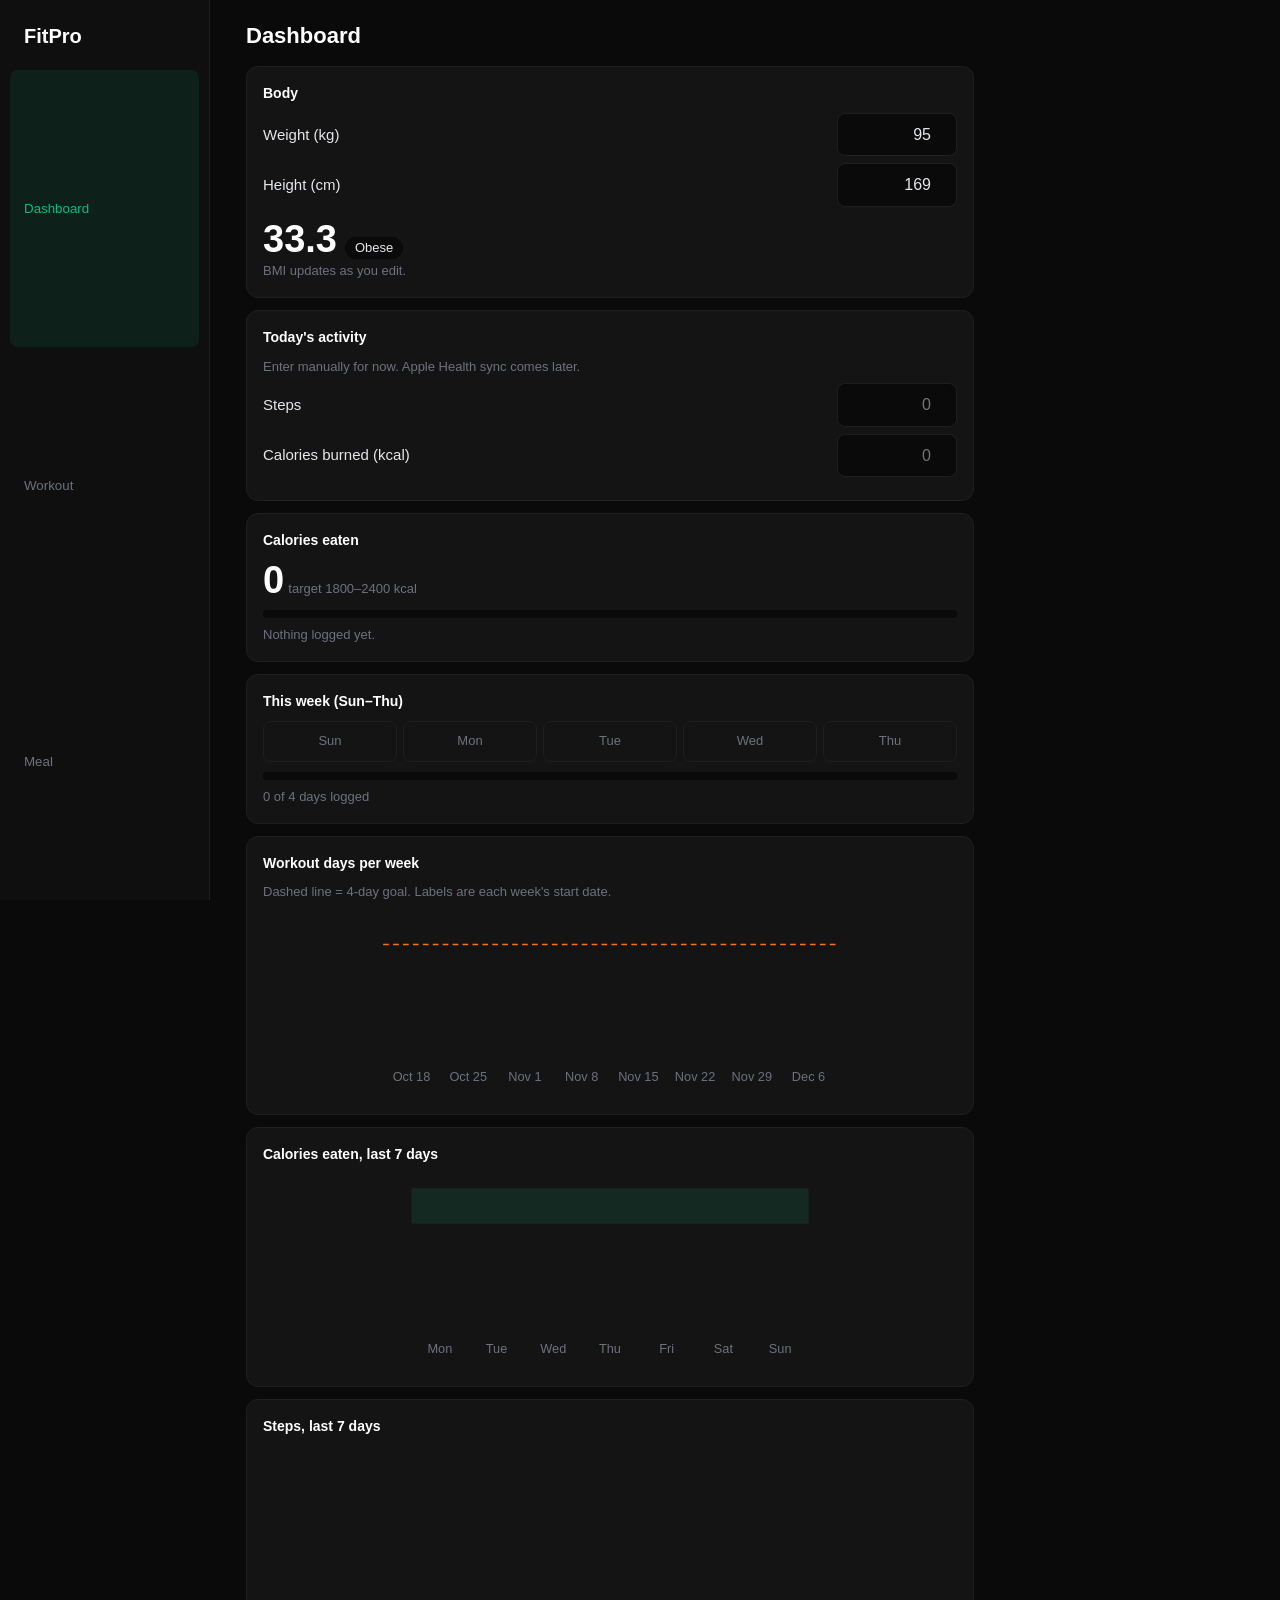
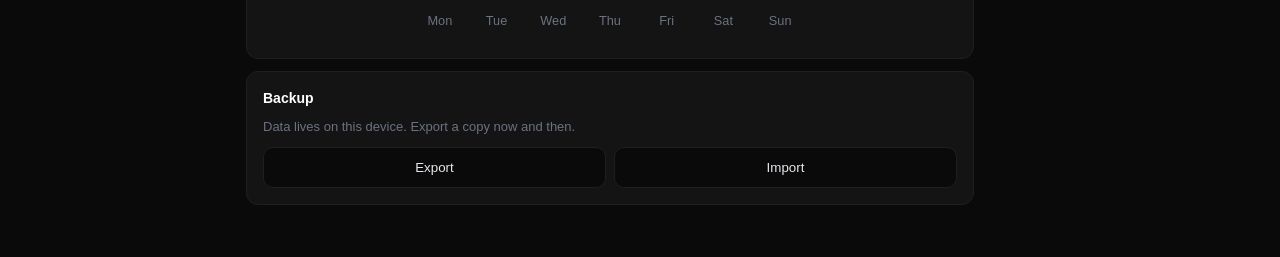
==== index.html @ 2302c308 "Add files via upload" ====
<!doctype html>
<html lang="en">
<head>
<meta charset="utf-8">
<meta name="viewport" content="width=device-width,initial-scale=1,viewport-fit=cover">
<meta name="apple-mobile-web-app-capable" content="yes">
<meta name="mobile-web-app-capable" content="yes">
<meta name="apple-mobile-web-app-title" content="FitPro">
<meta name="apple-mobile-web-app-status-bar-style" content="black-translucent">
<meta name="theme-color" content="#0a0a0a">
<title>FitPro</title>
<style>
:root{--bg:#0a0a0a;--side:#0f0f0f;--card:#141414;--line:#1f1f1f;--ink:#e5e7eb;--mute:#6b7280;--acc:#10b981;--org:#f97316;--red:#ef4444;--bar:#2b3340}
*{box-sizing:border-box;-webkit-tap-highlight-color:transparent}
body{margin:0;background:var(--bg);color:var(--ink);font:15px/1.45 -apple-system,BlinkMacSystemFont,"Inter","Segoe UI",sans-serif}
main{padding:calc(env(safe-area-inset-top) + 16px) 16px calc(90px + env(safe-area-inset-bottom));max-width:720px;margin:0 auto}
nav{position:fixed;left:0;right:0;bottom:0;display:flex;background:var(--side);border-top:1px solid var(--line);padding-bottom:env(safe-area-inset-bottom);z-index:5}
nav button{flex:1;background:none;border:0;color:var(--mute);padding:14px 4px;font:600 13px inherit;font-family:inherit}
nav .on{color:var(--acc);box-shadow:inset 0 2px 0 var(--acc)}
@media(min-width:800px){nav{top:0;right:auto;width:210px;flex-direction:column;border-top:0;border-right:1px solid var(--line);padding:70px 10px 0}nav button{text-align:left;padding:11px 14px;border-radius:8px;box-shadow:none!important}nav .on{background:rgba(16,185,129,.1)}main{margin-left:230px;padding-bottom:40px;max-width:760px}nav::before{content:"FitPro";position:absolute;top:22px;left:24px;font-weight:700;font-size:20px;color:#fff}}
h2{font-size:22px;margin:4px 0 14px;color:#fff}h3{font-size:14px;margin:0 0 10px;color:#fff}
.sm{color:var(--mute);font-size:13px}
.card{background:var(--card);border:1px solid var(--line);border-radius:12px;padding:16px;margin-bottom:12px}
.grid{display:grid;grid-template-columns:repeat(auto-fit,minmax(150px,1fr));gap:10px}
.tile{background:var(--card);border:1px solid var(--line);border-radius:12px;padding:16px;text-align:left;color:var(--ink);font:inherit;cursor:pointer}
.tile b{display:block;font-size:17px;color:#fff}.tile.done{border-color:var(--acc)}
.item{display:flex;justify-content:space-between;align-items:center;width:100%;background:var(--card);border:1px solid var(--line);border-radius:12px;padding:14px 16px;margin-bottom:8px;color:var(--ink);font:inherit;text-align:left;cursor:pointer}
input,textarea{font:inherit;font-size:16px;color:var(--ink);background:var(--bg);border:1px solid var(--line);border-radius:8px;padding:9px 10px;width:100%;min-width:0}
input:focus,textarea:focus{outline:2px solid var(--acc);border-color:transparent}
label{display:flex;justify-content:space-between;align-items:center;gap:10px;margin:7px 0}label input{width:120px;text-align:right}
.big{font-size:38px;font-weight:700;line-height:1.1;color:#fff}
.pill{display:inline-block;padding:2px 10px;border-radius:99px;background:var(--bg);font-size:13px;margin-left:8px}
.prog{height:8px;background:var(--bg);border-radius:9px;overflow:hidden;margin:8px 0}.prog i{display:block;height:100%}
.chart{width:100%;height:auto;max-height:190px}.chart text{fill:var(--mute);font-size:9px}
.set{display:grid;grid-template-columns:24px 1fr 1fr 34px;gap:8px;align-items:center;margin:7px 0}.set.h{font-size:12px;color:var(--mute)}
.btn{cursor:pointer;border:0;border-radius:10px;padding:12px 16px;font:600 15px inherit;font-family:inherit;background:var(--acc);color:#fff}
.btn.alt{background:var(--bg);color:var(--ink);border:1px solid var(--line)}
.row{display:flex;gap:8px;margin-top:10px}.row .btn{flex:1}
.x{background:none;border:0;color:var(--mute);font-size:18px;cursor:pointer;padding:6px}
.link{background:none;border:0;color:var(--mute);font:inherit;padding:0 0 10px;cursor:pointer}
.ref{background:var(--bg);border-radius:8px;padding:9px 11px;margin-bottom:10px;font-size:13px}
.li{display:flex;justify-content:space-between;gap:8px;padding:9px 0;border-top:1px solid var(--line)}.li:first-of-type{border:0}
.days{display:flex;gap:6px;margin:6px 0 10px}.days div{flex:1;text-align:center;padding:10px 0;border-radius:8px;border:1px solid var(--line);color:var(--mute);font-size:13px}.days .d{border-color:var(--acc);background:rgba(16,185,129,.15);color:var(--acc)}
</style>
</head>
<body>
<div id="app"></div>
<input type="file" id="imp" accept="application/json" hidden>
<script>
/* ---------- data ---------- */
const KEY='fitpro.v1', LO=1800, HI=2400, GOAL=4;
const LIB={
 Chest:['Dumbbell Chest Press','Barbell Bench Press','Chest Press Machine','Cable Flyes','Incline Dumbbell Press','Incline Chest Press','Machine Flyes','Iso Lateral Decline Press'],
 Back:['Lat Pulldown','Seated Cable Row','Face Pulls','Iso Lateral Front Lat Pulldown','Straight Arm Pulldown'],
 Shoulder:['Overhead Dumbbell Press','Dumbbell Lateral Raises','EZ Bar Front Raises','Rear Delt Machine','Front Cable Raises','Overhead Barbell Press'],
 Bicep:['Bicep Curl Machine','Dumbbell Hammer Curl','Seated Incline Dumbbell Curl'],
 Tricep:['Tricep Pushdown','Tricep Cable Extension','Unilateral Pulldown'],
 Legs:['Goblet Squat','Smith Machine Squat','Romanian Dumbbell Deadlift','Leg Extensions','Lunges','Bulgarian Split Squat','Lying Leg Curl','Calf Raises','Hip Adductors'],
 Core:['Plank','Cable Crunch','Hanging Leg Raise']
};
const DEF={weight:95,height:169,logs:[],meals:[],health:{},custom:{}};
let S; try{S={...DEF,...JSON.parse(localStorage.getItem(KEY))}}catch{S={...DEF}}
const save=()=>{try{localStorage.setItem(KEY,JSON.stringify(S))}catch{alert('Storage is full or blocked – export a backup.')}};

/* ---------- helpers ---------- */
const $=s=>document.querySelector(s);
const esc=s=>String(s).replace(/[&<>"]/g,c=>({'&':'&amp;','<':'&lt;','>':'&gt;','"':'&quot;'}[c]));
const iso=d=>new Date(d.getTime()-d.getTimezoneOffset()*6e4).toISOString().slice(0,10);
const ld=s=>new Date(s+'T00:00:00'), today=()=>iso(new Date());
const addDays=(s,n)=>{const d=ld(s);d.setDate(d.getDate()+n);return iso(d)};
const wkStart=s=>addDays(s,-ld(s).getDay()); // weeks start Sunday
const fmt=s=>ld(s).toLocaleDateString(undefined,{day:'numeric',month:'short'});
const kcalOn=d=>S.meals.filter(m=>m.date===d).reduce((a,m)=>a+m.kcal,0);
const bmi=()=>S.weight/Math.pow(S.height/100,2);
const bmiCat=b=>b<18.5?'Underweight':b<25?'Healthy':b<30?'Overweight':'Obese';
const exList=m=>[...LIB[m],...(S.custom[m]||[])];
const sets2=a=>a.map(s=>`${s.reps}×${s.weight}kg`).join(' · ');
function prev(ex){return S.logs.filter(l=>l.ex===ex&&l.date<today()).sort((a,b)=>b.date.localeCompare(a.date)||b.id-a.id)[0]||null}
const Ref=p=>p?`Last session (${fmt(p.date)}): ${sets2(p.sets)}${p.note?'<br>Note: '+esc(p.note):''}`:'No earlier session for this exercise yet.';

/* ---------- state ---------- */
let tab='dash', muscle=null, ex=null, draft=null;
const newDraft=()=>draft={sets:[{reps:'',weight:''},{reps:'',weight:''},{reps:'',weight:''}],note:''};

/* ---------- components ---------- */
function Bars(v,l,o={}){
  const f=o.f||(x=>x), m=Math.max(...v,o.band?o.band[1]:0,o.min||1), n=v.length, y=x=>110-x/m*100;
  const band=o.band?`<rect x="0" width="${n*40}" y="${y(o.band[1])}" height="${y(o.band[0])-y(o.band[1])}" fill="rgba(16,185,129,.12)"/>`:'';
  const goal=o.goal?`<line x1="0" x2="${n*40}" y1="${y(o.goal)}" y2="${y(o.goal)}" stroke="var(--org)" stroke-dasharray="4 3"/>`:'';
  const bars=v.map((x,i)=>{const h=x/m*100,bx=i*40+8;return `<rect x="${bx}" y="${110-h}" width="24" height="${h}" rx="3" fill="${i===n-1?'var(--acc)':'var(--bar)'}"/><text x="${bx+12}" y="${106-h}" text-anchor="middle">${x?f(x):''}</text><text x="${bx+12}" y="126" text-anchor="middle">${l[i]}</text>`}).join('');
  return `<svg class="chart" viewBox="0 0 ${n*40} 134" role="img">${band}${goal}${bars}</svg>`;
}
const SetRow=(s,i,p)=>{const q=p&&p.sets[i];return `<div class="set"><span class="sm">${i+1}</span>
 <input type="number" inputmode="decimal" min="0" step="0.5" data-f="weight" data-i="${i}" value="${esc(s.weight)}" placeholder="${q?q.weight:'kg'}" aria-label="Weight set ${i+1}">
 <input type="number" inputmode="numeric" min="0" data-f="reps" data-i="${i}" value="${esc(s.reps)}" placeholder="${q?q.reps:'reps'}" aria-label="Reps set ${i+1}">
 <button class="x" data-a="delset" data-i="${i}" aria-label="Remove set">✕</button></div>`};
const Log=l=>`<div class="li"><div><b>${esc(l.ex)}</b><div class="sm">${fmt(l.date)} · ${sets2(l.sets)}</div></div><button class="x" data-a="dellog" data-id="${l.id}" aria-label="Delete">✕</button></div>`;

/* ---------- views ---------- */
function Dash(){
  const t=today(), b=bmi(), kc=kcalOn(t), h=S.health[t]||{}, ws=wkStart(t);
  const dset=new Set(S.logs.map(l=>l.date)), in7=[...Array(7)].map((_,i)=>addDays(t,i-6));
  const weeks=[...Array(8)].map((_,i)=>addDays(ws,(i-7)*7));
  const cnt=weeks.map(w=>[...Array(7)].filter((_,d)=>dset.has(addDays(w,d))).length);
  const dn=d=>ld(d).toLocaleDateString(undefined,{weekday:'short'});
  const col=kc>=LO&&kc<=HI?'var(--acc)':kc>0?'var(--org)':'var(--bar)';
  const k=x=>x>=1000?(x/1000).toFixed(1)+'k':x;
  return `<h2>Dashboard</h2>
  <div class="card"><h3>Body</h3>
   <label>Weight (kg)<input type="number" inputmode="decimal" step="0.1" data-f="bw" value="${S.weight}"></label>
   <label>Height (cm)<input type="number" inputmode="numeric" data-f="bh" value="${S.height}"></label>
   <p style="margin:12px 0 0"><span class="big" id="bmi">${b.toFixed(1)}</span><span class="pill" id="bmic">${bmiCat(b)}</span></p><p class="sm" style="margin:2px 0 0">BMI updates as you edit.</p></div>
  <div class="card"><h3>Today's activity</h3><p class="sm" style="margin:0 0 4px">Enter manually for now. Apple Health sync comes later.</p>
   <label>Steps<input type="number" inputmode="numeric" data-f="steps" value="${h.steps||''}" placeholder="0"></label>
   <label>Calories burned (kcal)<input type="number" inputmode="numeric" data-f="burn" value="${h.burn||''}" placeholder="0"></label></div>
  <div class="card"><h3>Calories eaten</h3><span class="big">${kc}</span> <span class="sm">target ${LO}–${HI} kcal</span>
   <div class="prog"><i style="width:${Math.min(100,kc/HI*100)}%;background:${col}"></i></div>
   <p class="sm" style="margin:0">${kc===0?'Nothing logged yet.':kc<LO?'Below target range.':kc<=HI?'Within target range.':'Above target range.'}</p></div>
  <div class="card"><h3>This week (Sun–Thu)</h3><div class="days">${['Sun','Mon','Tue','Wed','Thu'].map((n,i)=>`<div class="${dset.has(addDays(ws,i))?'d':''}">${n}</div>`).join('')}</div>
   <div class="prog"><i style="width:${Math.min(100,cnt[7]/GOAL*100)}%;background:var(--acc)"></i></div><p class="sm" style="margin:0">${cnt[7]} of ${GOAL} days logged</p></div>
  <div class="card"><h3>Workout days per week</h3><p class="sm" style="margin:0">Dashed line = ${GOAL}-day goal. Labels are each week's start date.</p>${Bars(cnt,weeks.map(fmt),{goal:GOAL,min:5})}</div>
  <div class="card"><h3>Calories eaten, last 7 days</h3>${Bars(in7.map(kcalOn),in7.map(dn),{band:[LO,HI],f:k})}</div>
  <div class="card"><h3>Steps, last 7 days</h3>${Bars(in7.map(d=>(S.health[d]||{}).steps||0),in7.map(dn),{f:k,min:10000})}</div>
  <div class="card"><h3>Backup</h3><p class="sm" style="margin:0">Data lives on this device. Export a copy now and then.</p><div class="row"><button class="btn alt" data-a="export">Export</button><button class="btn alt" data-a="import">Import</button></div></div>`;
}
function Work(){
  const t=today();
  if(!muscle) return `<h2>Workout</h2><div class="grid">${Object.keys(LIB).map(m=>`<button class="tile ${S.logs.some(l=>l.muscle===m&&l.date===t)?'done':''}" data-a="muscle" data-m="${m}"><b>${m}</b><span class="sm">${exList(m).length} exercises${S.logs.some(l=>l.muscle===m&&l.date===t)?' · done today':''}</span></button>`).join('')}</div>`;
  if(!ex) return `<button class="link" data-a="back">‹ All muscle groups</button><h2>${muscle}</h2>
   ${exList(muscle).map(e=>`<button class="item" data-a="ex" data-e="${esc(e)}"><span>${esc(e)}</span><span class="sm">${(()=>{const p=prev(e);return p?'last '+fmt(p.date):''})()} ›</span></button>`).join('')}
   <div class="row"><input id="newex" placeholder="Add your own exercise" aria-label="New exercise name"><button class="btn alt" style="flex:0 0 auto" data-a="addex">Add</button></div>`;
  const p=prev(ex), done=S.logs.filter(l=>l.ex===ex&&l.date===t);
  return `<button class="link" data-a="back">‹ ${muscle}</button><h2>${esc(ex)}</h2>
  <div class="card"><div class="ref" id="ref">${Ref(p)}</div>${p?'<button class="btn alt" style="width:100%;margin-bottom:8px" data-a="copy">Copy last session</button>':''}
   <div class="set h"><span>#</span><span>Weight (kg)</span><span>Reps</span><span></span></div>
   <div>${draft.sets.map((s,i)=>SetRow(s,i,p)).join('')}</div>
   <textarea id="note" rows="2" data-f="note" placeholder="Notes (form cues, how it felt)">${esc(draft.note)}</textarea>
   <div class="row"><button class="btn alt" data-a="addset">Add set</button><button class="btn" data-a="save">Save</button></div></div>
  <div class="card"><h3>Logged today</h3>${done.length?done.map(Log).join(''):'<p class="sm" style="margin:0">Nothing saved for this exercise today.</p>'}</div>`;
}
function Meal(){
  const t=today(), list=S.meals.filter(m=>m.date===t);
  return `<h2>Meals</h2><div class="card"><h3>Add food</h3><div class="row" style="margin:0"><input id="mn" placeholder="Food" aria-label="Food"><input id="mk" type="number" inputmode="numeric" min="0" placeholder="kcal" style="max-width:100px" aria-label="Calories"><button class="btn" style="flex:0 0 auto" data-a="addmeal">Add</button></div></div>
  <div class="card"><h3>Today · ${kcalOn(t)} kcal</h3>${list.length?list.map(m=>`<div class="li"><span>${esc(m.name)} <span class="sm">${m.kcal} kcal</span></span><button class="x" data-a="delmeal" data-id="${m.id}" aria-label="Delete">✕</button></div>`).join(''):'<p class="sm" style="margin:0">No meals logged today.</p>'}</div>`;
}
function render(){
  const T=[['dash','Dashboard'],['work','Workout'],['meal','Meal']];
  $('#app').innerHTML=`<nav>${T.map(([k,n])=>`<button class="${tab===k?'on':''}" data-a="tab" data-t="${k}">${n}</button>`).join('')}</nav><main>${tab==='dash'?Dash():tab==='work'?Work():Meal()}</main>`;
}

/* ---------- events ---------- */
document.addEventListener('input',e=>{
  const t=e.target,f=t.dataset.f; if(!f)return;
  if(f==='reps'||f==='weight')draft.sets[+t.dataset.i][f]=t.value;
  else if(f==='note')draft.note=t.value;
  else if(f==='steps'||f==='burn'){const d=today();S.health[d]={...S.health[d],[f]:+t.value||0};save()}
  else{const v=parseFloat(t.value);if(!(v>0))return;if(f==='bw')S.weight=v;else S.height=v;save();$('#bmi').textContent=bmi().toFixed(1);$('#bmic').textContent=bmiCat(bmi())}
});
document.addEventListener('click',e=>{
  const b=e.target.closest('[data-a]'); if(!b)return; const d=b.dataset,a=d.a;
  if(a==='tab'){tab=d.t;muscle=ex=null}
  else if(a==='muscle')muscle=d.m;
  else if(a==='back'){if(ex)ex=null;else muscle=null}
  else if(a==='ex'){ex=d.e;newDraft()}
  else if(a==='addex'){const n=$('#newex').value.trim();if(!n)return;(S.custom[muscle]=S.custom[muscle]||[]).push(n);save()}
  else if(a==='copy')draft.sets=prev(ex).sets.map(s=>({reps:s.reps,weight:s.weight}));
  else if(a==='addset')draft.sets.push({reps:'',weight:''});
  else if(a==='delset'){draft.sets.splice(+d.i,1);if(!draft.sets.length)draft.sets.push({reps:'',weight:''})}
  else if(a==='save'){
    const sets=draft.sets.filter(s=>+s.reps>0).map(s=>({reps:+s.reps,weight:+s.weight||0}));
    if(!sets.length){alert('Enter reps for at least one set.');return}
    S.logs.push({id:Date.now(),date:today(),muscle,ex,sets,note:draft.note.trim()});save();newDraft();
  }
  else if(a==='dellog'){S.logs=S.logs.filter(l=>l.id!==+d.id);save()}
  else if(a==='addmeal'){const n=$('#mn').value.trim(),k=$('#mk').value;if(!n||k===''){alert('Enter a food name and calories.');return}S.meals.push({id:Date.now(),date:today(),name:n,kcal:+k});save()}
  else if(a==='delmeal'){S.meals=S.meals.filter(m=>m.id!==+d.id);save()}
  else if(a==='export'){const l=document.createElement('a');l.href=URL.createObjectURL(new Blob([JSON.stringify(S)],{type:'application/json'}));l.download='fitpro-backup-'+today()+'.json';l.click();return}
  else if(a==='import'){$('#imp').click();return}
  render();
});
$('#imp').addEventListener('change',async e=>{
  try{const j=JSON.parse(await e.target.files[0].text());if(!Array.isArray(j.logs))throw 0;if(confirm('Replace current data with this backup?')){S={...DEF,...j};save();render()}}
  catch{alert('That file is not a valid FitPro backup.')}
  e.target.value='';
});

/* ---------- install helpers ---------- */
(()=>{const c=document.createElement('canvas');c.width=c.height=180;const x=c.getContext('2d');x.fillStyle='#0a0a0a';x.fillRect(0,0,180,180);x.fillStyle='#10b981';x.font='bold 110px sans-serif';x.textAlign='center';x.textBaseline='middle';x.fillText('F',90,98);const l=document.createElement('link');l.rel='apple-touch-icon';l.href=c.toDataURL();document.head.appendChild(l)})();
if('serviceWorker' in navigator)navigator.serviceWorker.register('sw.js').catch(()=>{});
render();
</script>
</body>
</html>
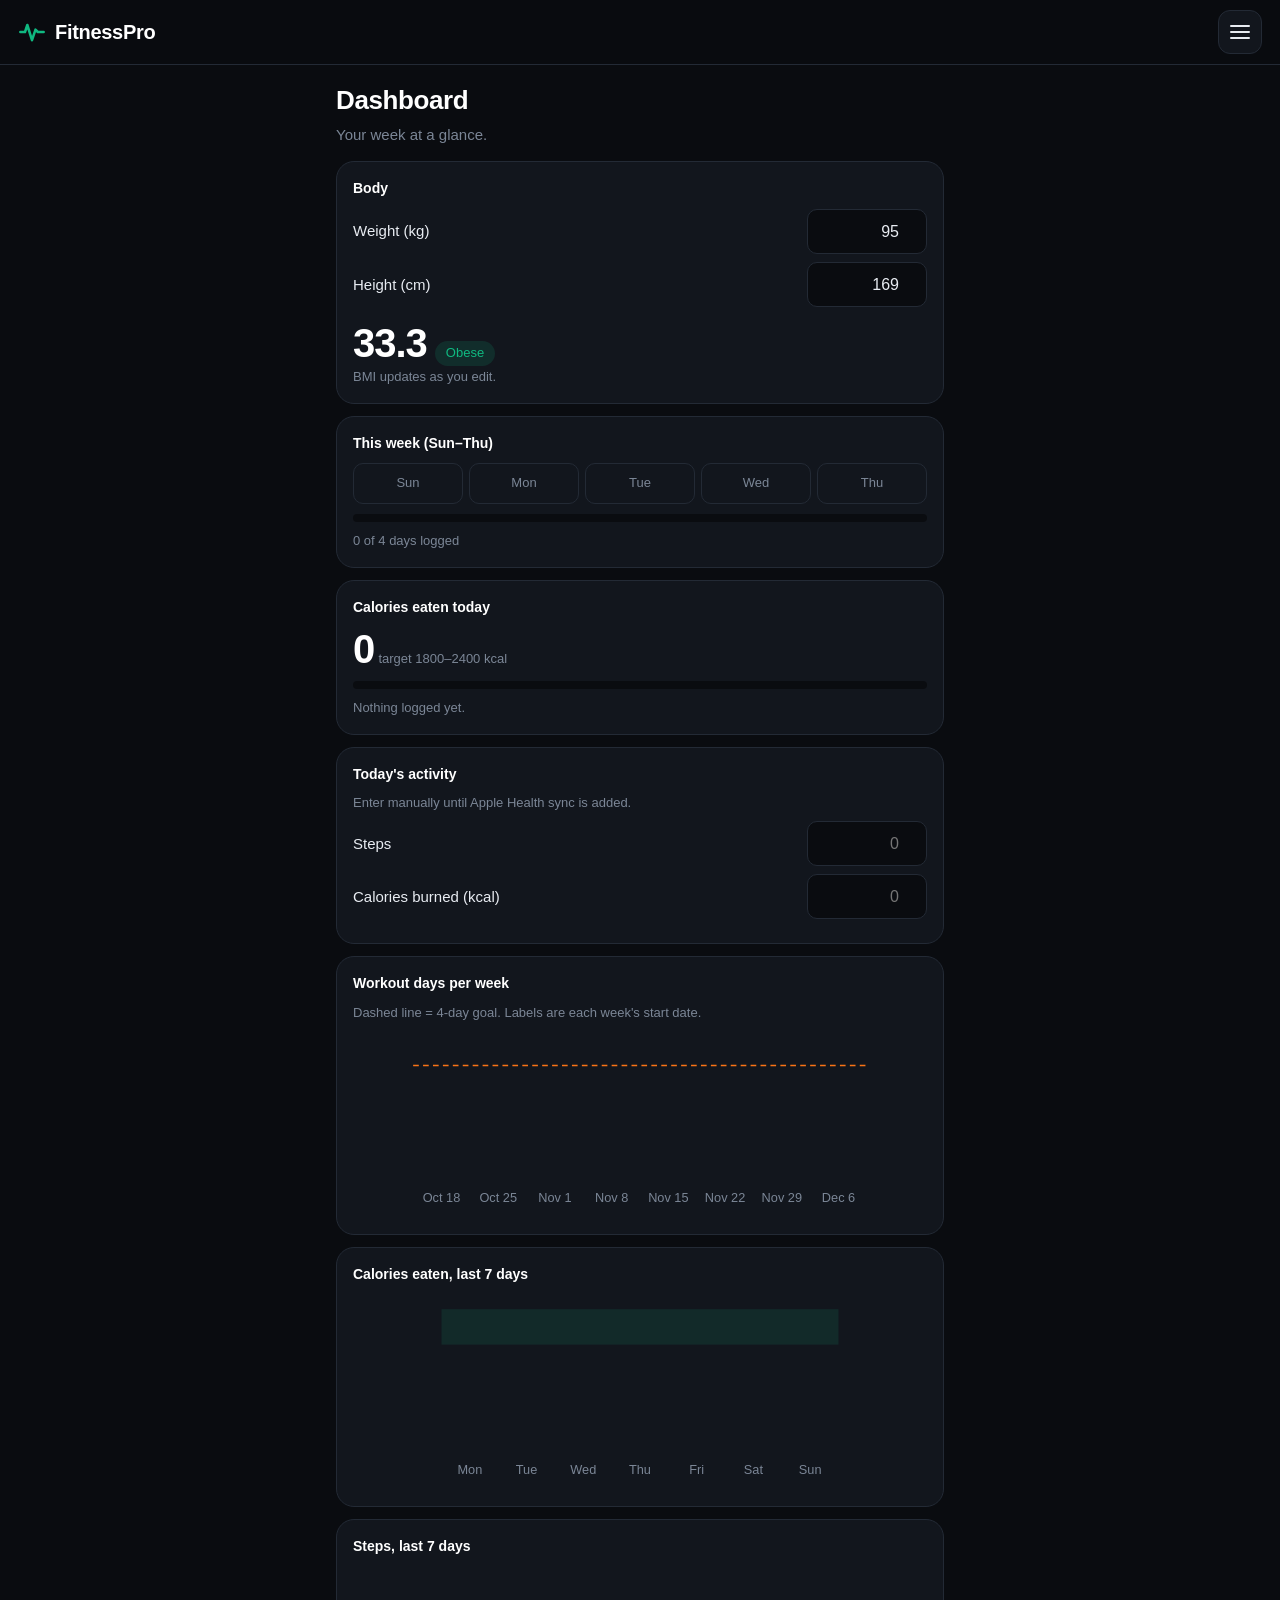
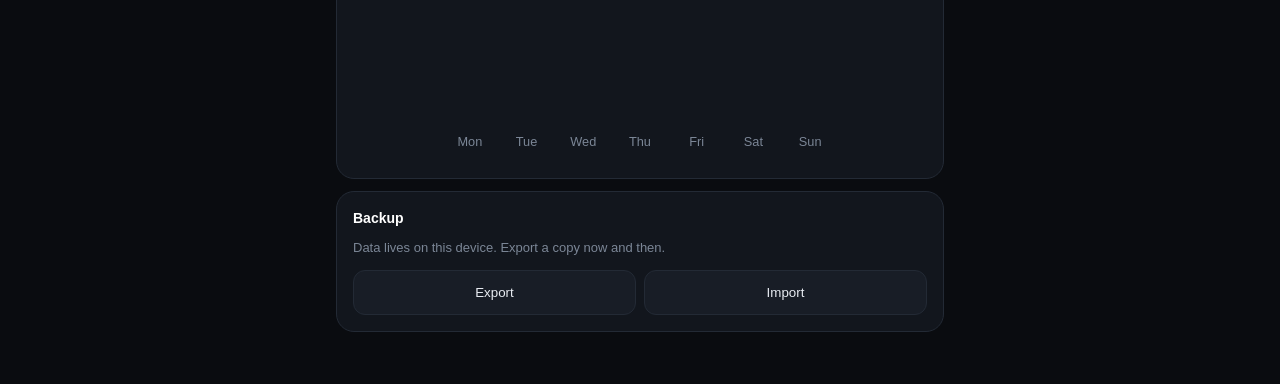
==== commit 4d20088e: "Add files via upload" ====
--- a/index.html
+++ b/index.html
@@ -5,42 +5,62 @@
 <meta name="viewport" content="width=device-width,initial-scale=1,viewport-fit=cover">
 <meta name="apple-mobile-web-app-capable" content="yes">
 <meta name="mobile-web-app-capable" content="yes">
-<meta name="apple-mobile-web-app-title" content="FitPro">
+<meta name="apple-mobile-web-app-title" content="FitnessPro">
 <meta name="apple-mobile-web-app-status-bar-style" content="black-translucent">
-<meta name="theme-color" content="#0a0a0a">
-<title>FitPro</title>
+<meta name="theme-color" content="#0a0c10">
+<title>FitnessPro</title>
 <style>
-:root{--bg:#0a0a0a;--side:#0f0f0f;--card:#141414;--line:#1f1f1f;--ink:#e5e7eb;--mute:#6b7280;--acc:#10b981;--org:#f97316;--red:#ef4444;--bar:#2b3340}
+:root{--bg:#0a0c10;--card:#12161d;--card2:#181d26;--line:#232a35;--ink:#e8ecf2;--mute:#7b8696;--acc:#10b981;--amb:#f59e0b;--org:#f97316;--bar:#2c3542}
 *{box-sizing:border-box;-webkit-tap-highlight-color:transparent}
 body{margin:0;background:var(--bg);color:var(--ink);font:15px/1.45 -apple-system,BlinkMacSystemFont,"Inter","Segoe UI",sans-serif}
-main{padding:calc(env(safe-area-inset-top) + 16px) 16px calc(90px + env(safe-area-inset-bottom));max-width:720px;margin:0 auto}
-nav{position:fixed;left:0;right:0;bottom:0;display:flex;background:var(--side);border-top:1px solid var(--line);padding-bottom:env(safe-area-inset-bottom);z-index:5}
-nav button{flex:1;background:none;border:0;color:var(--mute);padding:14px 4px;font:600 13px inherit;font-family:inherit}
-nav .on{color:var(--acc);box-shadow:inset 0 2px 0 var(--acc)}
-@media(min-width:800px){nav{top:0;right:auto;width:210px;flex-direction:column;border-top:0;border-right:1px solid var(--line);padding:70px 10px 0}nav button{text-align:left;padding:11px 14px;border-radius:8px;box-shadow:none!important}nav .on{background:rgba(16,185,129,.1)}main{margin-left:230px;padding-bottom:40px;max-width:760px}nav::before{content:"FitPro";position:absolute;top:22px;left:24px;font-weight:700;font-size:20px;color:#fff}}
-h2{font-size:22px;margin:4px 0 14px;color:#fff}h3{font-size:14px;margin:0 0 10px;color:#fff}
-.sm{color:var(--mute);font-size:13px}
-.card{background:var(--card);border:1px solid var(--line);border-radius:12px;padding:16px;margin-bottom:12px}
-.grid{display:grid;grid-template-columns:repeat(auto-fit,minmax(150px,1fr));gap:10px}
-.tile{background:var(--card);border:1px solid var(--line);border-radius:12px;padding:16px;text-align:left;color:var(--ink);font:inherit;cursor:pointer}
-.tile b{display:block;font-size:17px;color:#fff}.tile.done{border-color:var(--acc)}
-.item{display:flex;justify-content:space-between;align-items:center;width:100%;background:var(--card);border:1px solid var(--line);border-radius:12px;padding:14px 16px;margin-bottom:8px;color:var(--ink);font:inherit;text-align:left;cursor:pointer}
-input,textarea{font:inherit;font-size:16px;color:var(--ink);background:var(--bg);border:1px solid var(--line);border-radius:8px;padding:9px 10px;width:100%;min-width:0}
+header{position:fixed;top:0;left:0;right:0;z-index:20;display:flex;justify-content:space-between;align-items:center;padding:calc(env(safe-area-inset-top) + 10px) 18px 10px;background:rgba(10,12,16,.82);backdrop-filter:blur(14px);-webkit-backdrop-filter:blur(14px);border-bottom:1px solid var(--line)}
+.brand{display:flex;align-items:center;gap:9px;font-weight:700;font-size:20px;letter-spacing:-.3px;color:#fff}
+.brand svg{width:28px;height:28px}.brand path{stroke-dasharray:60;animation:ecg 1.6s ease-out}
+@keyframes ecg{from{stroke-dashoffset:60}to{stroke-dashoffset:0}}
+.menu{background:var(--card);border:1px solid var(--line);border-radius:12px;width:44px;height:44px;color:var(--ink);font-size:18px;display:grid;place-items:center;cursor:pointer}
+.scrim{position:fixed;inset:0;background:rgba(0,0,0,.55);z-index:21}
+.drawer{position:fixed;top:0;right:0;left:0;z-index:22;background:var(--card);border-bottom:1px solid var(--line);border-radius:0 0 22px 22px;padding:calc(env(safe-area-inset-top) + 66px) 16px 18px;animation:down .22s ease-out}
+@keyframes down{from{transform:translateY(-30px);opacity:0}to{transform:none;opacity:1}}
+.drawer button{display:flex;justify-content:space-between;align-items:center;width:100%;background:none;border:0;color:var(--ink);font:600 18px inherit;font-family:inherit;padding:16px 14px;border-radius:12px;cursor:pointer;text-align:left}
+.drawer .on{background:rgba(16,185,129,.12);color:var(--acc)}
+main{padding:calc(env(safe-area-inset-top) + 78px) 16px calc(40px + env(safe-area-inset-bottom));max-width:640px;margin:0 auto}
+h2{font-size:26px;margin:4px 0 4px;color:#fff;letter-spacing:-.4px}h3{font-size:14px;margin:0 0 10px;color:#fff}
+.sm{color:var(--mute);font-size:13px}.sub{margin:0 0 16px;color:var(--mute)}
+.card{background:var(--card);border:1px solid var(--line);border-radius:18px;padding:16px;margin-bottom:12px}
+.grid{display:grid;grid-template-columns:1fr 1fr;gap:10px}
+.tile{background:linear-gradient(160deg,var(--card2),var(--card));border:1px solid var(--line);border-radius:18px;padding:18px 16px;text-align:left;color:var(--ink);font:inherit;cursor:pointer}
+.tile b{display:block;font-size:18px;color:#fff;margin-bottom:2px}.tile.done{border-color:var(--acc)}
+.item{display:flex;justify-content:space-between;align-items:center;width:100%;background:var(--card);border:1px solid var(--line);border-radius:14px;padding:15px 16px;margin-bottom:8px;color:var(--ink);font:inherit;text-align:left;cursor:pointer}
+input,textarea{font:inherit;font-size:16px;color:var(--ink);background:var(--bg);border:1px solid var(--line);border-radius:10px;padding:10px 12px;width:100%;min-width:0}
 input:focus,textarea:focus{outline:2px solid var(--acc);border-color:transparent}
-label{display:flex;justify-content:space-between;align-items:center;gap:10px;margin:7px 0}label input{width:120px;text-align:right}
-.big{font-size:38px;font-weight:700;line-height:1.1;color:#fff}
-.pill{display:inline-block;padding:2px 10px;border-radius:99px;background:var(--bg);font-size:13px;margin-left:8px}
-.prog{height:8px;background:var(--bg);border-radius:9px;overflow:hidden;margin:8px 0}.prog i{display:block;height:100%}
+label{display:flex;justify-content:space-between;align-items:center;gap:10px;margin:8px 0}label input{width:120px;text-align:right}
+.big{font-size:40px;font-weight:700;line-height:1.1;color:#fff;letter-spacing:-1px}
+.pill{display:inline-block;padding:3px 11px;border-radius:99px;background:rgba(16,185,129,.14);color:var(--acc);font-size:13px;margin-left:8px}
+.prog{height:8px;background:var(--bg);border-radius:9px;overflow:hidden;margin:10px 0}.prog i{display:block;height:100%;border-radius:9px}
 .chart{width:100%;height:auto;max-height:190px}.chart text{fill:var(--mute);font-size:9px}
-.set{display:grid;grid-template-columns:24px 1fr 1fr 34px;gap:8px;align-items:center;margin:7px 0}.set.h{font-size:12px;color:var(--mute)}
-.btn{cursor:pointer;border:0;border-radius:10px;padding:12px 16px;font:600 15px inherit;font-family:inherit;background:var(--acc);color:#fff}
-.btn.alt{background:var(--bg);color:var(--ink);border:1px solid var(--line)}
-.row{display:flex;gap:8px;margin-top:10px}.row .btn{flex:1}
-.x{background:none;border:0;color:var(--mute);font-size:18px;cursor:pointer;padding:6px}
-.link{background:none;border:0;color:var(--mute);font:inherit;padding:0 0 10px;cursor:pointer}
-.ref{background:var(--bg);border-radius:8px;padding:9px 11px;margin-bottom:10px;font-size:13px}
-.li{display:flex;justify-content:space-between;gap:8px;padding:9px 0;border-top:1px solid var(--line)}.li:first-of-type{border:0}
-.days{display:flex;gap:6px;margin:6px 0 10px}.days div{flex:1;text-align:center;padding:10px 0;border-radius:8px;border:1px solid var(--line);color:var(--mute);font-size:13px}.days .d{border-color:var(--acc);background:rgba(16,185,129,.15);color:var(--acc)}
+.btn{cursor:pointer;border:0;border-radius:12px;padding:14px 16px;font:600 15px inherit;font-family:inherit;background:var(--acc);color:#04130d}
+.btn.alt{background:var(--card2);color:var(--ink);border:1px solid var(--line)}
+.row{display:flex;gap:8px;margin-top:12px}.row .btn{flex:1}
+.x{background:none;border:0;color:var(--mute);font-size:18px;cursor:pointer;padding:8px}
+.link{background:none;border:0;color:var(--mute);font:inherit;padding:0 0 8px;cursor:pointer}
+.ref{background:var(--bg);border-radius:10px;padding:10px 12px;margin-bottom:12px;font-size:13px;color:var(--mute)}
+.li{display:flex;justify-content:space-between;gap:8px;padding:10px 0;border-top:1px solid var(--line)}.li:first-of-type{border:0}
+.days{display:flex;gap:6px;margin:6px 0 10px}.days div{flex:1;text-align:center;padding:10px 0;border-radius:10px;border:1px solid var(--line);color:var(--mute);font-size:13px}.days .d{border-color:var(--acc);background:rgba(16,185,129,.15);color:var(--acc)}
+/* body figure */
+.figs{display:flex;justify-content:center;gap:18px}.figs>div{text-align:center;width:42%;max-width:150px}
+.bd{width:100%;height:auto}.bd .sil *{fill:#1b212b;stroke:#2c3542;stroke-width:.6}.bd .m{fill:#2c3542}.bd .P{fill:var(--acc);filter:drop-shadow(0 0 3px rgba(16,185,129,.55))}.bd .S{fill:var(--amb)}
+.legend{display:flex;justify-content:center;gap:16px;margin-top:8px;font-size:13px;color:var(--mute)}.legend i{display:inline-block;width:10px;height:10px;border-radius:3px;margin-right:6px}
+/* sets + wheels */
+.sr{display:flex;align-items:center;gap:6px;margin-bottom:6px}
+.sr>button:first-child{flex:1;display:flex;justify-content:space-between;align-items:center;background:var(--bg);border:1px solid var(--line);border-radius:12px;padding:12px 14px;color:var(--ink);font:inherit;cursor:pointer}
+.sr.on>button:first-child{border-color:var(--acc);background:rgba(16,185,129,.08)}
+.wheels{display:flex;gap:14px;justify-content:center;margin-top:12px}.wheels>div{width:130px;text-align:center}
+.box{position:relative;height:200px;margin-top:4px}
+.band{position:absolute;left:0;right:0;top:80px;height:40px;border-radius:10px;background:rgba(255,255,255,.08);pointer-events:none}
+.sc{position:relative;height:200px;overflow-y:scroll;scroll-snap-type:y mandatory;padding:80px 0;scrollbar-width:none;-webkit-overflow-scrolling:touch;-webkit-mask-image:linear-gradient(transparent,#000 32%,#000 68%,transparent);mask-image:linear-gradient(transparent,#000 32%,#000 68%,transparent);user-select:none;-webkit-user-select:none}
+.sc::-webkit-scrollbar{display:none}
+.sc div{height:40px;line-height:40px;scroll-snap-align:center;font-size:22px;color:var(--mute)}.sc .on{color:#fff;font-weight:600}
+@media(prefers-reduced-motion:reduce){.brand path,.drawer{animation:none}}
 </style>
 </head>
 <body>
@@ -49,51 +69,68 @@
 <script>
 /* ---------- data ---------- */
 const KEY='fitpro.v1', LO=1800, HI=2400, GOAL=4;
+// "Name|primary muscles|secondary muscles"
 const LIB={
- Chest:['Dumbbell Chest Press','Barbell Bench Press','Chest Press Machine','Cable Flyes','Incline Dumbbell Press','Incline Chest Press','Machine Flyes','Iso Lateral Decline Press'],
- Back:['Lat Pulldown','Seated Cable Row','Face Pulls','Iso Lateral Front Lat Pulldown','Straight Arm Pulldown'],
- Shoulder:['Overhead Dumbbell Press','Dumbbell Lateral Raises','EZ Bar Front Raises','Rear Delt Machine','Front Cable Raises','Overhead Barbell Press'],
- Bicep:['Bicep Curl Machine','Dumbbell Hammer Curl','Seated Incline Dumbbell Curl'],
- Tricep:['Tricep Pushdown','Tricep Cable Extension','Unilateral Pulldown'],
- Legs:['Goblet Squat','Smith Machine Squat','Romanian Dumbbell Deadlift','Leg Extensions','Lunges','Bulgarian Split Squat','Lying Leg Curl','Calf Raises','Hip Adductors'],
- Core:['Plank','Cable Crunch','Hanging Leg Raise']
+ Chest:['Dumbbell Chest Press|pecs|delts,triceps','Barbell Bench Press|pecs|delts,triceps','Chest Press Machine|pecs|delts,triceps','Cable Flyes|pecs|delts','Incline Dumbbell Press|pecs,delts|triceps','Incline Chest Press|pecs,delts|triceps','Machine Flyes|pecs|delts','Iso Lateral Decline Press|pecs|triceps'],
+ Back:['Lat Pulldown|lats|biceps,forearms','Seated Cable Row|lats,traps|biceps,reardelts','Face Pulls|reardelts|traps','Iso Lateral Front Lat Pulldown|lats|biceps','Straight Arm Pulldown|lats|triceps'],
+ Shoulder:['Overhead Dumbbell Press|delts|triceps,traps','Dumbbell Lateral Raises|delts|traps','EZ Bar Front Raises|delts|pecs','Rear Delt Machine|reardelts|traps','Front Cable Raises|delts|pecs','Overhead Barbell Press|delts|triceps,traps'],
+ Bicep:['Bicep Curl Machine|biceps|forearms','Dumbbell Hammer Curl|biceps,forearms|','Seated Incline Dumbbell Curl|biceps|forearms'],
+ Tricep:['Tricep Pushdown|triceps|forearms','Tricep Cable Extension|triceps|','Unilateral Pulldown|triceps|'],
+ Legs:['Goblet Squat|quads,glutes|adductors,abs','Smith Machine Squat|quads,glutes|adductors','Romanian Dumbbell Deadlift|hamstrings,glutes|lowerback,forearms','Leg Extensions|quads|','Lunges|quads,glutes|hamstrings,calves','Bulgarian Split Squat|quads,glutes|hamstrings','Lying Leg Curl|hamstrings|calves','Calf Raises|calves|','Hip Adductors|adductors|'],
+ Core:['Plank|abs|obliques,lowerback,delts','Cable Crunch|abs|obliques','Hanging Leg Raise|abs|obliques,quads,forearms']
 };
+const MAIN={Chest:'pecs',Back:'lats',Shoulder:'delts',Bicep:'biceps',Tricep:'triceps',Legs:'quads',Core:'abs'};
+const NAMES={pecs:'Chest',delts:'Shoulders',reardelts:'Rear delts',traps:'Traps',lats:'Lats',lowerback:'Lower back',biceps:'Biceps',triceps:'Triceps',forearms:'Forearms',abs:'Abs',obliques:'Obliques',glutes:'Glutes',quads:'Quads',hamstrings:'Hamstrings',calves:'Calves',adductors:'Inner thigh'};
+const INFO={}; Object.values(LIB).flat().forEach(s=>{const [n,p,q]=s.split('|');INFO[n]={p:p.split(','),s:q?q.split(','):[]}});
+const exNames=m=>[...LIB[m].map(s=>s.split('|')[0]),...(S.custom[m]||[])];
+const info=(n,m)=>INFO[n]||{p:[MAIN[m]],s:[]};
+
+/* body art: [muscle, path, mirrored?] — left-side paths are mirrored for the right side */
+const MIR='matrix(-1 0 0 1 100 0)', half=d=>`<path d="${d}"/><path d="${d}" transform="${MIR}"/>`;
+const BASE=`<g class="sil"><circle cx="50" cy="15" r="9"/><rect x="45" y="22" width="10" height="9"/><path d="M34 30 Q50 26 66 30 L62 90 Q50 96 38 90 Z"/>${half('M33 31 Q22 36 20 60 L18 100 L28 101 L33 70 L36 40 Z')}${half('M37 90 L33 140 L35 180 L44 182 L47 140 L50 92 Z')}${half('M33 182 L46 182 L47 188 L31 188 Z')}</g>`;
+const DELT='M30 31 Q24 36 25 46 Q30 49 35 44 L37 33 Z', ARM='M24 49 Q20 60 23 70 L30 69 Q32 58 31 48 Z', FORE='M22 72 Q19 85 21 98 L27 97 Q29 84 29 72 Z';
+const FRONT=[['pecs','M37 35 Q44 32 50 36 L50 53 Q42 57 35 50 Q33 41 37 35 Z',1],['delts',DELT,1],['biceps',ARM,1],['forearms',FORE,1],['abs','M44 56 L56 56 L56 86 Q50 90 44 86 Z'],['obliques','M35 53 L43 57 L43 86 L37 82 Q34 68 35 53 Z',1],['quads','M35 90 Q32 112 34 140 L43 140 Q44 115 44 92 Z',1],['adductors','M45 94 L50 92 L50 130 L46 130 Q44 112 45 94 Z',1]];
+const BACK=[['traps','M50 25 L40 32 Q38 40 42 48 L50 60 L58 48 Q62 40 60 32 Z'],['reardelts',DELT,1],['lats','M36 46 Q33 62 38 78 L47 80 L46 58 L42 50 Z',1],['triceps',ARM,1],['forearms',FORE,1],['lowerback','M45 62 L55 62 L56 84 L44 84 Z'],['glutes','M35 86 Q33 102 49 106 L50 86 Z',1],['hamstrings','M35 108 Q32 124 35 142 L44 142 Q47 124 49 108 Z',1],['calves','M35 148 Q32 162 36 176 L43 176 Q46 160 45 148 Z',1]];
+function Body(P,Q){
+  const c=m=>'m '+(P.includes(m)?'P':Q.includes(m)?'S':'');
+  const view=(set,l)=>`<div><svg viewBox="0 0 100 192" class="bd" role="img" aria-label="${l} view">${BASE}${set.map(([m,d,r])=>`<path class="${c(m)}" d="${d}"/>${r?`<path class="${c(m)}" d="${d}" transform="${MIR}"/>`:''}`).join('')}</svg><div class="sm">${l}</div></div>`;
+  return `<div class="figs">${view(FRONT,'Front')}${view(BACK,'Back')}</div><div class="legend"><span><i style="background:var(--acc)"></i>Primary</span><span><i style="background:var(--amb)"></i>Secondary</span></div>`;
+}
+
+/* ---------- storage + helpers ---------- */
 const DEF={weight:95,height:169,logs:[],meals:[],health:{},custom:{}};
 let S; try{S={...DEF,...JSON.parse(localStorage.getItem(KEY))}}catch{S={...DEF}}
 const save=()=>{try{localStorage.setItem(KEY,JSON.stringify(S))}catch{alert('Storage is full or blocked – export a backup.')}};
-
-/* ---------- helpers ---------- */
 const $=s=>document.querySelector(s);
 const esc=s=>String(s).replace(/[&<>"]/g,c=>({'&':'&amp;','<':'&lt;','>':'&gt;','"':'&quot;'}[c]));
 const iso=d=>new Date(d.getTime()-d.getTimezoneOffset()*6e4).toISOString().slice(0,10);
 const ld=s=>new Date(s+'T00:00:00'), today=()=>iso(new Date());
 const addDays=(s,n)=>{const d=ld(s);d.setDate(d.getDate()+n);return iso(d)};
-const wkStart=s=>addDays(s,-ld(s).getDay()); // weeks start Sunday
+const wkStart=s=>addDays(s,-ld(s).getDay());
 const fmt=s=>ld(s).toLocaleDateString(undefined,{day:'numeric',month:'short'});
 const kcalOn=d=>S.meals.filter(m=>m.date===d).reduce((a,m)=>a+m.kcal,0);
 const bmi=()=>S.weight/Math.pow(S.height/100,2);
 const bmiCat=b=>b<18.5?'Underweight':b<25?'Healthy':b<30?'Overweight':'Obese';
-const exList=m=>[...LIB[m],...(S.custom[m]||[])];
 const sets2=a=>a.map(s=>`${s.reps}×${s.weight}kg`).join(' · ');
-function prev(ex){return S.logs.filter(l=>l.ex===ex&&l.date<today()).sort((a,b)=>b.date.localeCompare(a.date)||b.id-a.id)[0]||null}
+const prev=ex=>S.logs.filter(l=>l.ex===ex&&l.date<today()).sort((a,b)=>b.date.localeCompare(a.date)||b.id-a.id)[0]||null;
 const Ref=p=>p?`Last session (${fmt(p.date)}): ${sets2(p.sets)}${p.note?'<br>Note: '+esc(p.note):''}`:'No earlier session for this exercise yet.';
 
 /* ---------- state ---------- */
-let tab='dash', muscle=null, ex=null, draft=null;
-const newDraft=()=>draft={sets:[{reps:'',weight:''},{reps:'',weight:''},{reps:'',weight:''}],note:''};
+let tab='dash', muscle=null, ex=null, draft=null, menu=false;
+function newDraft(){const p=prev(ex);draft={active:0,note:'',sets:p?p.sets.map(s=>({...s})):[0,1,2].map(()=>({weight:20,reps:10}))}}
+const WV={weight:[...Array(501)].map((_,i)=>i/2),reps:[...Array(50)].map((_,i)=>i+1)};
 
 /* ---------- components ---------- */
+const HB='<svg viewBox="0 0 24 24" fill="none" stroke="#10b981" stroke-width="2.2" stroke-linecap="round" stroke-linejoin="round"><path d="M2 12h4l2-6 4 13 3-9 2 2h5"/></svg>';
+const Head=()=>`<header><div class="brand">${HB}<span>FitnessPro</span></div><button class="menu" data-a="menu" aria-label="Menu" aria-expanded="${menu}">${menu?'✕':'<svg width="20" height="14" viewBox="0 0 20 14" stroke="#e8ecf2" stroke-width="2" stroke-linecap="round"><path d="M1 1h18M1 7h18M1 13h18"/></svg>'}</button></header>
+${menu?`<div class="scrim" data-a="menu"></div><nav class="drawer">${[['dash','Dashboard'],['work','Workout'],['meal','Meal']].map(([k,n])=>`<button class="${tab===k?'on':''}" data-a="tab" data-t="${k}">${n}<span>›</span></button>`).join('')}</nav>`:''}`;
 function Bars(v,l,o={}){
   const f=o.f||(x=>x), m=Math.max(...v,o.band?o.band[1]:0,o.min||1), n=v.length, y=x=>110-x/m*100;
   const band=o.band?`<rect x="0" width="${n*40}" y="${y(o.band[1])}" height="${y(o.band[0])-y(o.band[1])}" fill="rgba(16,185,129,.12)"/>`:'';
   const goal=o.goal?`<line x1="0" x2="${n*40}" y1="${y(o.goal)}" y2="${y(o.goal)}" stroke="var(--org)" stroke-dasharray="4 3"/>`:'';
-  const bars=v.map((x,i)=>{const h=x/m*100,bx=i*40+8;return `<rect x="${bx}" y="${110-h}" width="24" height="${h}" rx="3" fill="${i===n-1?'var(--acc)':'var(--bar)'}"/><text x="${bx+12}" y="${106-h}" text-anchor="middle">${x?f(x):''}</text><text x="${bx+12}" y="126" text-anchor="middle">${l[i]}</text>`}).join('');
+  const bars=v.map((x,i)=>{const h=x/m*100,bx=i*40+8;return `<rect x="${bx}" y="${110-h}" width="24" height="${h}" rx="4" fill="${i===n-1?'var(--acc)':'var(--bar)'}"/><text x="${bx+12}" y="${106-h}" text-anchor="middle">${x?f(x):''}</text><text x="${bx+12}" y="126" text-anchor="middle">${l[i]}</text>`}).join('');
   return `<svg class="chart" viewBox="0 0 ${n*40} 134" role="img">${band}${goal}${bars}</svg>`;
 }
-const SetRow=(s,i,p)=>{const q=p&&p.sets[i];return `<div class="set"><span class="sm">${i+1}</span>
- <input type="number" inputmode="decimal" min="0" step="0.5" data-f="weight" data-i="${i}" value="${esc(s.weight)}" placeholder="${q?q.weight:'kg'}" aria-label="Weight set ${i+1}">
- <input type="number" inputmode="numeric" min="0" data-f="reps" data-i="${i}" value="${esc(s.reps)}" placeholder="${q?q.reps:'reps'}" aria-label="Reps set ${i+1}">
- <button class="x" data-a="delset" data-i="${i}" aria-label="Remove set">✕</button></div>`};
 const Log=l=>`<div class="li"><div><b>${esc(l.ex)}</b><div class="sm">${fmt(l.date)} · ${sets2(l.sets)}</div></div><button class="x" data-a="dellog" data-id="${l.id}" aria-label="Delete">✕</button></div>`;
 
 /* ---------- views ---------- */
@@ -103,21 +140,20 @@
   const weeks=[...Array(8)].map((_,i)=>addDays(ws,(i-7)*7));
   const cnt=weeks.map(w=>[...Array(7)].filter((_,d)=>dset.has(addDays(w,d))).length);
   const dn=d=>ld(d).toLocaleDateString(undefined,{weekday:'short'});
-  const col=kc>=LO&&kc<=HI?'var(--acc)':kc>0?'var(--org)':'var(--bar)';
-  const k=x=>x>=1000?(x/1000).toFixed(1)+'k':x;
-  return `<h2>Dashboard</h2>
+  const col=kc>=LO&&kc<=HI?'var(--acc)':kc>0?'var(--org)':'var(--bar)', k=x=>x>=1000?(x/1000).toFixed(1)+'k':x;
+  return `<h2>Dashboard</h2><p class="sub">Your week at a glance.</p>
   <div class="card"><h3>Body</h3>
    <label>Weight (kg)<input type="number" inputmode="decimal" step="0.1" data-f="bw" value="${S.weight}"></label>
    <label>Height (cm)<input type="number" inputmode="numeric" data-f="bh" value="${S.height}"></label>
-   <p style="margin:12px 0 0"><span class="big" id="bmi">${b.toFixed(1)}</span><span class="pill" id="bmic">${bmiCat(b)}</span></p><p class="sm" style="margin:2px 0 0">BMI updates as you edit.</p></div>
-  <div class="card"><h3>Today's activity</h3><p class="sm" style="margin:0 0 4px">Enter manually for now. Apple Health sync comes later.</p>
+   <p style="margin:14px 0 0"><span class="big" id="bmi">${b.toFixed(1)}</span><span class="pill" id="bmic">${bmiCat(b)}</span></p><p class="sm" style="margin:2px 0 0">BMI updates as you edit.</p></div>
+  <div class="card"><h3>This week (Sun–Thu)</h3><div class="days">${['Sun','Mon','Tue','Wed','Thu'].map((n,i)=>`<div class="${dset.has(addDays(ws,i))?'d':''}">${n}</div>`).join('')}</div>
+   <div class="prog"><i style="width:${Math.min(100,cnt[7]/GOAL*100)}%;background:var(--acc)"></i></div><p class="sm" style="margin:0">${cnt[7]} of ${GOAL} days logged</p></div>
+  <div class="card"><h3>Calories eaten today</h3><span class="big">${kc}</span> <span class="sm">target ${LO}–${HI} kcal</span>
+   <div class="prog"><i style="width:${Math.min(100,kc/HI*100)}%;background:${col}"></i></div>
+   <p class="sm" style="margin:0">${kc===0?'Nothing logged yet.':kc<LO?'Below target range.':kc<=HI?'Within target range.':'Above target range.'}</p></div>
+  <div class="card"><h3>Today's activity</h3><p class="sm" style="margin:0 0 4px">Enter manually until Apple Health sync is added.</p>
    <label>Steps<input type="number" inputmode="numeric" data-f="steps" value="${h.steps||''}" placeholder="0"></label>
    <label>Calories burned (kcal)<input type="number" inputmode="numeric" data-f="burn" value="${h.burn||''}" placeholder="0"></label></div>
-  <div class="card"><h3>Calories eaten</h3><span class="big">${kc}</span> <span class="sm">target ${LO}–${HI} kcal</span>
-   <div class="prog"><i style="width:${Math.min(100,kc/HI*100)}%;background:${col}"></i></div>
-   <p class="sm" style="margin:0">${kc===0?'Nothing logged yet.':kc<LO?'Below target range.':kc<=HI?'Within target range.':'Above target range.'}</p></div>
-  <div class="card"><h3>This week (Sun–Thu)</h3><div class="days">${['Sun','Mon','Tue','Wed','Thu'].map((n,i)=>`<div class="${dset.has(addDays(ws,i))?'d':''}">${n}</div>`).join('')}</div>
-   <div class="prog"><i style="width:${Math.min(100,cnt[7]/GOAL*100)}%;background:var(--acc)"></i></div><p class="sm" style="margin:0">${cnt[7]} of ${GOAL} days logged</p></div>
   <div class="card"><h3>Workout days per week</h3><p class="sm" style="margin:0">Dashed line = ${GOAL}-day goal. Labels are each week's start date.</p>${Bars(cnt,weeks.map(fmt),{goal:GOAL,min:5})}</div>
   <div class="card"><h3>Calories eaten, last 7 days</h3>${Bars(in7.map(kcalOn),in7.map(dn),{band:[LO,HI],f:k})}</div>
   <div class="card"><h3>Steps, last 7 days</h3>${Bars(in7.map(d=>(S.health[d]||{}).steps||0),in7.map(dn),{f:k,min:10000})}</div>
@@ -125,67 +161,76 @@
 }
 function Work(){
   const t=today();
-  if(!muscle) return `<h2>Workout</h2><div class="grid">${Object.keys(LIB).map(m=>`<button class="tile ${S.logs.some(l=>l.muscle===m&&l.date===t)?'done':''}" data-a="muscle" data-m="${m}"><b>${m}</b><span class="sm">${exList(m).length} exercises${S.logs.some(l=>l.muscle===m&&l.date===t)?' · done today':''}</span></button>`).join('')}</div>`;
-  if(!ex) return `<button class="link" data-a="back">‹ All muscle groups</button><h2>${muscle}</h2>
-   ${exList(muscle).map(e=>`<button class="item" data-a="ex" data-e="${esc(e)}"><span>${esc(e)}</span><span class="sm">${(()=>{const p=prev(e);return p?'last '+fmt(p.date):''})()} ›</span></button>`).join('')}
+  if(!muscle) return `<h2>Workout</h2><p class="sub">Choose a muscle group.</p><div class="grid">${Object.keys(LIB).map(m=>{const d=S.logs.some(l=>l.muscle===m&&l.date===t);return `<button class="tile ${d?'done':''}" data-a="muscle" data-m="${m}"><b>${m}</b><span class="sm">${exNames(m).length} exercises${d?' · done today':''}</span></button>`}).join('')}</div>`;
+  if(!ex) return `<button class="link" data-a="back">‹ All muscle groups</button><h2>${muscle}</h2><p class="sub">Pick an exercise to log.</p>
+   ${exNames(muscle).map(e=>{const p=prev(e);return `<button class="item" data-a="ex" data-e="${esc(e)}"><span>${esc(e)}</span><span class="sm">${p?'last '+fmt(p.date)+' ':''}›</span></button>`}).join('')}
    <div class="row"><input id="newex" placeholder="Add your own exercise" aria-label="New exercise name"><button class="btn alt" style="flex:0 0 auto" data-a="addex">Add</button></div>`;
-  const p=prev(ex), done=S.logs.filter(l=>l.ex===ex&&l.date===t);
+  const p=prev(ex), I=info(ex,muscle), done=S.logs.filter(l=>l.ex===ex&&l.date===t), nm=a=>a.map(m=>NAMES[m]).join(', ')||'–';
   return `<button class="link" data-a="back">‹ ${muscle}</button><h2>${esc(ex)}</h2>
-  <div class="card"><div class="ref" id="ref">${Ref(p)}</div>${p?'<button class="btn alt" style="width:100%;margin-bottom:8px" data-a="copy">Copy last session</button>':''}
-   <div class="set h"><span>#</span><span>Weight (kg)</span><span>Reps</span><span></span></div>
-   <div>${draft.sets.map((s,i)=>SetRow(s,i,p)).join('')}</div>
-   <textarea id="note" rows="2" data-f="note" placeholder="Notes (form cues, how it felt)">${esc(draft.note)}</textarea>
-   <div class="row"><button class="btn alt" data-a="addset">Add set</button><button class="btn" data-a="save">Save</button></div></div>
+  <div class="card">${Body(I.p,I.s)}<p class="sm" style="text-align:center;margin:10px 0 0"><b style="color:var(--acc)">${nm(I.p)}</b>${I.s.length?' · '+nm(I.s):''}</p></div>
+  <div class="card"><h3>Log sets</h3><div class="ref">${Ref(p)}</div>
+   ${draft.sets.map((s,i)=>`<div class="sr ${i===draft.active?'on':''}"><button data-a="act" data-i="${i}"><span>Set ${i+1}</span><span><b id="c-${i}-weight">${s.weight}</b> kg × <b id="c-${i}-reps">${s.reps}</b></span></button><button class="x" data-a="delset" data-i="${i}" aria-label="Remove set ${i+1}">✕</button></div>`).join('')}
+   <p class="sm" style="margin:12px 0 0;text-align:center">Swipe the wheels to set Set ${draft.active+1}</p>
+   <div class="wheels"><div><span class="sm">Weight (kg)</span><div class="box"><div class="band"></div><div class="sc" id="w-weight"></div></div></div><div><span class="sm">Reps</span><div class="box"><div class="band"></div><div class="sc" id="w-reps"></div></div></div></div>
+   <textarea id="note" rows="2" data-f="note" style="margin-top:14px" placeholder="Notes (form cues, how it felt)">${esc(draft.note)}</textarea>
+   <div class="row">${p?'<button class="btn alt" data-a="copy">Copy last</button>':''}<button class="btn alt" data-a="addset">Add set</button><button class="btn" data-a="save">Save</button></div></div>
   <div class="card"><h3>Logged today</h3>${done.length?done.map(Log).join(''):'<p class="sm" style="margin:0">Nothing saved for this exercise today.</p>'}</div>`;
 }
 function Meal(){
   const t=today(), list=S.meals.filter(m=>m.date===t);
-  return `<h2>Meals</h2><div class="card"><h3>Add food</h3><div class="row" style="margin:0"><input id="mn" placeholder="Food" aria-label="Food"><input id="mk" type="number" inputmode="numeric" min="0" placeholder="kcal" style="max-width:100px" aria-label="Calories"><button class="btn" style="flex:0 0 auto" data-a="addmeal">Add</button></div></div>
+  return `<h2>Meal</h2><p class="sub">Log what you eat today.</p><div class="card"><h3>Add food</h3><div class="row" style="margin:0"><input id="mn" placeholder="Food" aria-label="Food"><input id="mk" type="number" inputmode="numeric" min="0" placeholder="kcal" style="max-width:100px" aria-label="Calories"><button class="btn" style="flex:0 0 auto" data-a="addmeal">Add</button></div></div>
   <div class="card"><h3>Today · ${kcalOn(t)} kcal</h3>${list.length?list.map(m=>`<div class="li"><span>${esc(m.name)} <span class="sm">${m.kcal} kcal</span></span><button class="x" data-a="delmeal" data-id="${m.id}" aria-label="Delete">✕</button></div>`).join(''):'<p class="sm" style="margin:0">No meals logged today.</p>'}</div>`;
 }
 function render(){
-  const T=[['dash','Dashboard'],['work','Workout'],['meal','Meal']];
-  $('#app').innerHTML=`<nav>${T.map(([k,n])=>`<button class="${tab===k?'on':''}" data-a="tab" data-t="${k}">${n}</button>`).join('')}</nav><main>${tab==='dash'?Dash():tab==='work'?Work():Meal()}</main>`;
+  $('#app').innerHTML=Head()+`<main>${tab==='dash'?Dash():tab==='work'?Work():Meal()}</main>`;
+  if(tab==='work'&&ex)initWheels();
+}
+
+/* ---------- iOS-style wheels ---------- */
+function mark(el,i){if(el._i!=null&&el.children[el._i])el.children[el._i].classList.remove('on');el.children[i].classList.add('on');el._i=i}
+function initWheels(){
+  ['weight','reps'].forEach(k=>{
+    const el=$('#w-'+k), vals=WV[k]; el.innerHTML=vals.map(v=>`<div>${v}</div>`).join('');
+    const i=Math.max(0,vals.indexOf(+draft.sets[draft.active][k])); el.scrollTop=i*40; mark(el,i);
+    el.onscroll=()=>{const j=Math.min(vals.length-1,Math.max(0,Math.round(el.scrollTop/40)));if(j===el._i)return;mark(el,j);draft.sets[draft.active][k]=vals[j];const c=$(`#c-${draft.active}-${k}`);if(c)c.textContent=vals[j]};
+  });
 }
 
 /* ---------- events ---------- */
 document.addEventListener('input',e=>{
   const t=e.target,f=t.dataset.f; if(!f)return;
-  if(f==='reps'||f==='weight')draft.sets[+t.dataset.i][f]=t.value;
-  else if(f==='note')draft.note=t.value;
+  if(f==='note')draft.note=t.value;
   else if(f==='steps'||f==='burn'){const d=today();S.health[d]={...S.health[d],[f]:+t.value||0};save()}
   else{const v=parseFloat(t.value);if(!(v>0))return;if(f==='bw')S.weight=v;else S.height=v;save();$('#bmi').textContent=bmi().toFixed(1);$('#bmic').textContent=bmiCat(bmi())}
 });
 document.addEventListener('click',e=>{
   const b=e.target.closest('[data-a]'); if(!b)return; const d=b.dataset,a=d.a;
-  if(a==='tab'){tab=d.t;muscle=ex=null}
+  if(a==='menu')menu=!menu;
+  else if(a==='tab'){tab=d.t;muscle=ex=null;menu=false;scrollTo(0,0)}
   else if(a==='muscle')muscle=d.m;
   else if(a==='back'){if(ex)ex=null;else muscle=null}
-  else if(a==='ex'){ex=d.e;newDraft()}
+  else if(a==='ex'){ex=d.e;newDraft();scrollTo(0,0)}
   else if(a==='addex'){const n=$('#newex').value.trim();if(!n)return;(S.custom[muscle]=S.custom[muscle]||[]).push(n);save()}
-  else if(a==='copy')draft.sets=prev(ex).sets.map(s=>({reps:s.reps,weight:s.weight}));
-  else if(a==='addset')draft.sets.push({reps:'',weight:''});
-  else if(a==='delset'){draft.sets.splice(+d.i,1);if(!draft.sets.length)draft.sets.push({reps:'',weight:''})}
-  else if(a==='save'){
-    const sets=draft.sets.filter(s=>+s.reps>0).map(s=>({reps:+s.reps,weight:+s.weight||0}));
-    if(!sets.length){alert('Enter reps for at least one set.');return}
-    S.logs.push({id:Date.now(),date:today(),muscle,ex,sets,note:draft.note.trim()});save();newDraft();
-  }
+  else if(a==='act')draft.active=+d.i;
+  else if(a==='copy'){draft=Object.assign(draft,{active:0,sets:prev(ex).sets.map(s=>({...s}))})}
+  else if(a==='addset'){const l=draft.sets[draft.sets.length-1];draft.sets.push({...l});draft.active=draft.sets.length-1}
+  else if(a==='delset'){if(draft.sets.length>1){draft.sets.splice(+d.i,1);draft.active=Math.min(draft.active,draft.sets.length-1)}}
+  else if(a==='save'){S.logs.push({id:Date.now(),date:today(),muscle,ex,sets:draft.sets.map(s=>({reps:+s.reps,weight:+s.weight})),note:draft.note.trim()});save();newDraft()}
   else if(a==='dellog'){S.logs=S.logs.filter(l=>l.id!==+d.id);save()}
   else if(a==='addmeal'){const n=$('#mn').value.trim(),k=$('#mk').value;if(!n||k===''){alert('Enter a food name and calories.');return}S.meals.push({id:Date.now(),date:today(),name:n,kcal:+k});save()}
   else if(a==='delmeal'){S.meals=S.meals.filter(m=>m.id!==+d.id);save()}
-  else if(a==='export'){const l=document.createElement('a');l.href=URL.createObjectURL(new Blob([JSON.stringify(S)],{type:'application/json'}));l.download='fitpro-backup-'+today()+'.json';l.click();return}
+  else if(a==='export'){const l=document.createElement('a');l.href=URL.createObjectURL(new Blob([JSON.stringify(S)],{type:'application/json'}));l.download='fitnesspro-backup-'+today()+'.json';l.click();return}
   else if(a==='import'){$('#imp').click();return}
   render();
 });
 $('#imp').addEventListener('change',async e=>{
   try{const j=JSON.parse(await e.target.files[0].text());if(!Array.isArray(j.logs))throw 0;if(confirm('Replace current data with this backup?')){S={...DEF,...j};save();render()}}
-  catch{alert('That file is not a valid FitPro backup.')}
+  catch{alert('That file is not a valid FitnessPro backup.')}
   e.target.value='';
 });
 
 /* ---------- install helpers ---------- */
-(()=>{const c=document.createElement('canvas');c.width=c.height=180;const x=c.getContext('2d');x.fillStyle='#0a0a0a';x.fillRect(0,0,180,180);x.fillStyle='#10b981';x.font='bold 110px sans-serif';x.textAlign='center';x.textBaseline='middle';x.fillText('F',90,98);const l=document.createElement('link');l.rel='apple-touch-icon';l.href=c.toDataURL();document.head.appendChild(l)})();
+(()=>{const c=document.createElement('canvas');c.width=c.height=180;const x=c.getContext('2d');x.fillStyle='#0a0c10';x.fillRect(0,0,180,180);x.strokeStyle='#10b981';x.lineWidth=11;x.lineCap=x.lineJoin='round';x.beginPath();x.moveTo(20,92);x.lineTo(60,92);x.lineTo(76,45);x.lineTo(106,138);x.lineTo(126,70);x.lineTo(140,84);x.lineTo(160,84);x.stroke();const l=document.createElement('link');l.rel='apple-touch-icon';l.href=c.toDataURL();document.head.appendChild(l)})();
 if('serviceWorker' in navigator)navigator.serviceWorker.register('sw.js').catch(()=>{});
 render();
 </script>
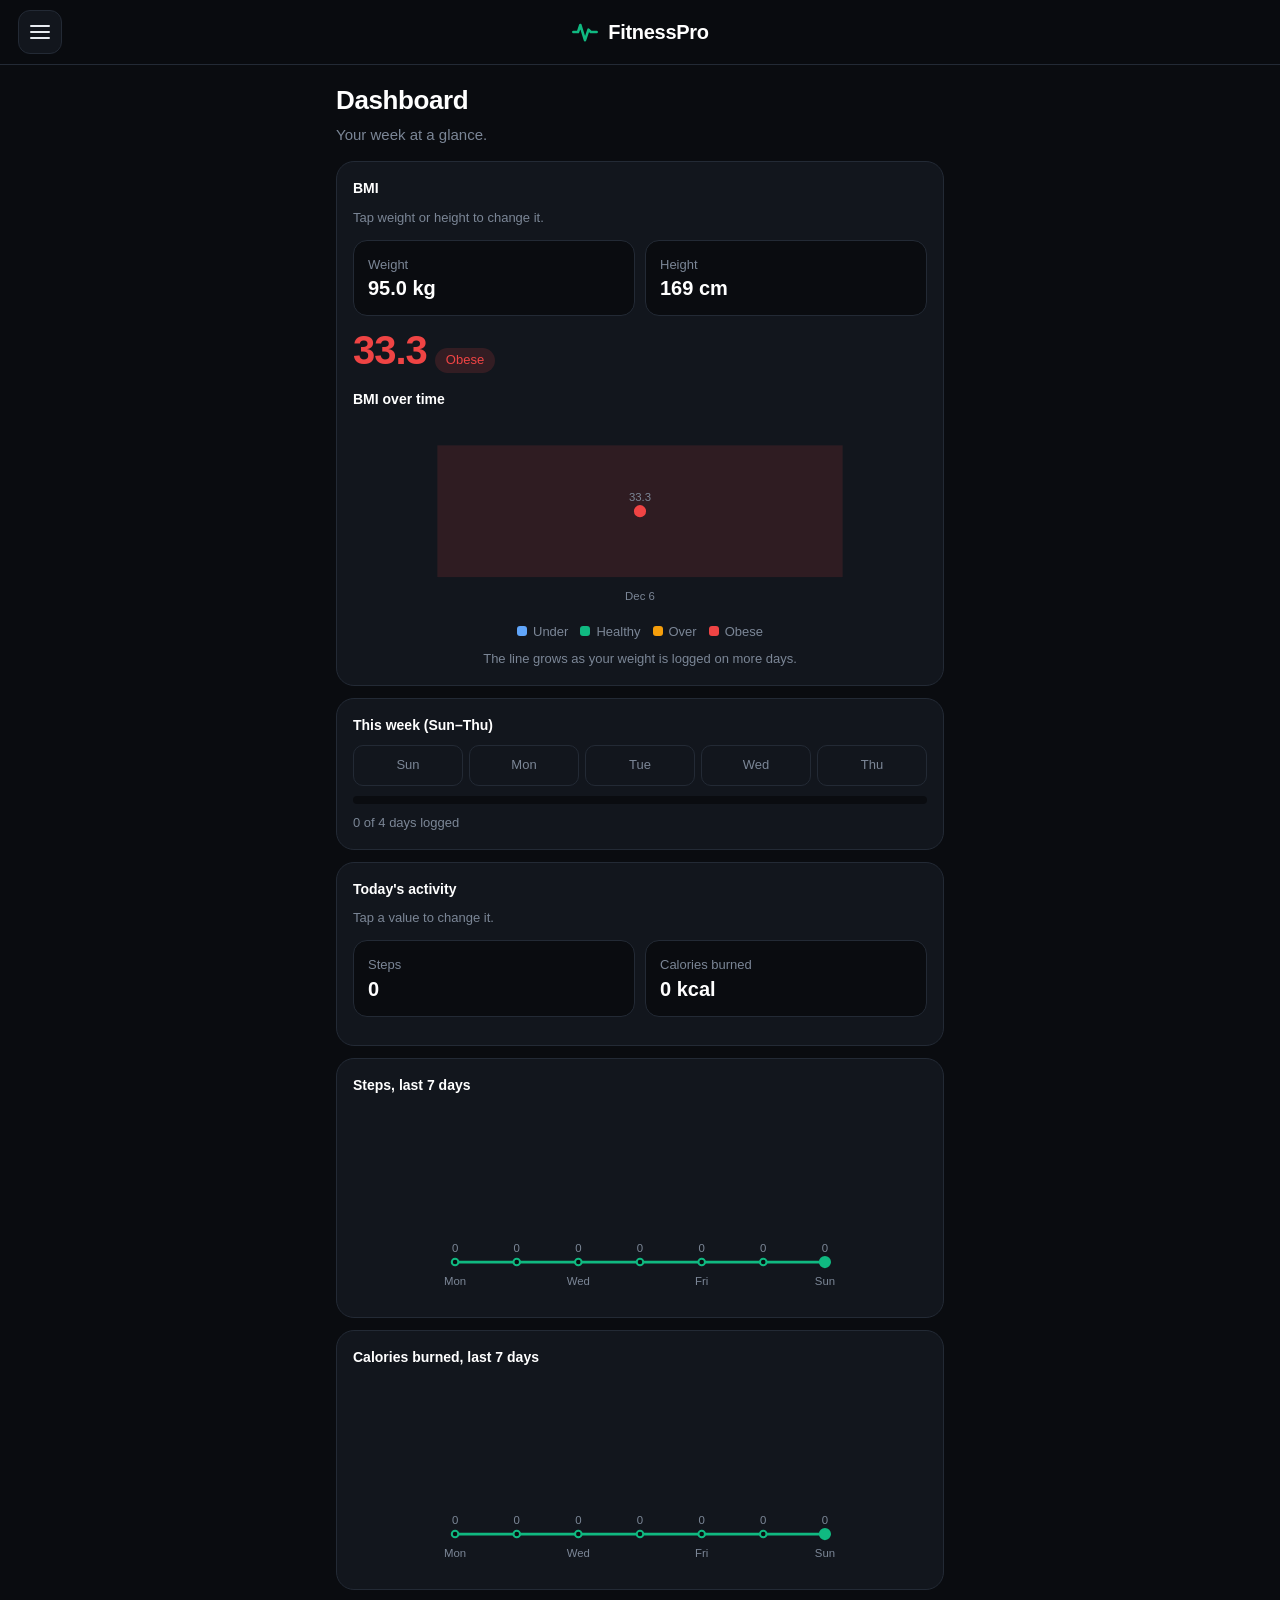
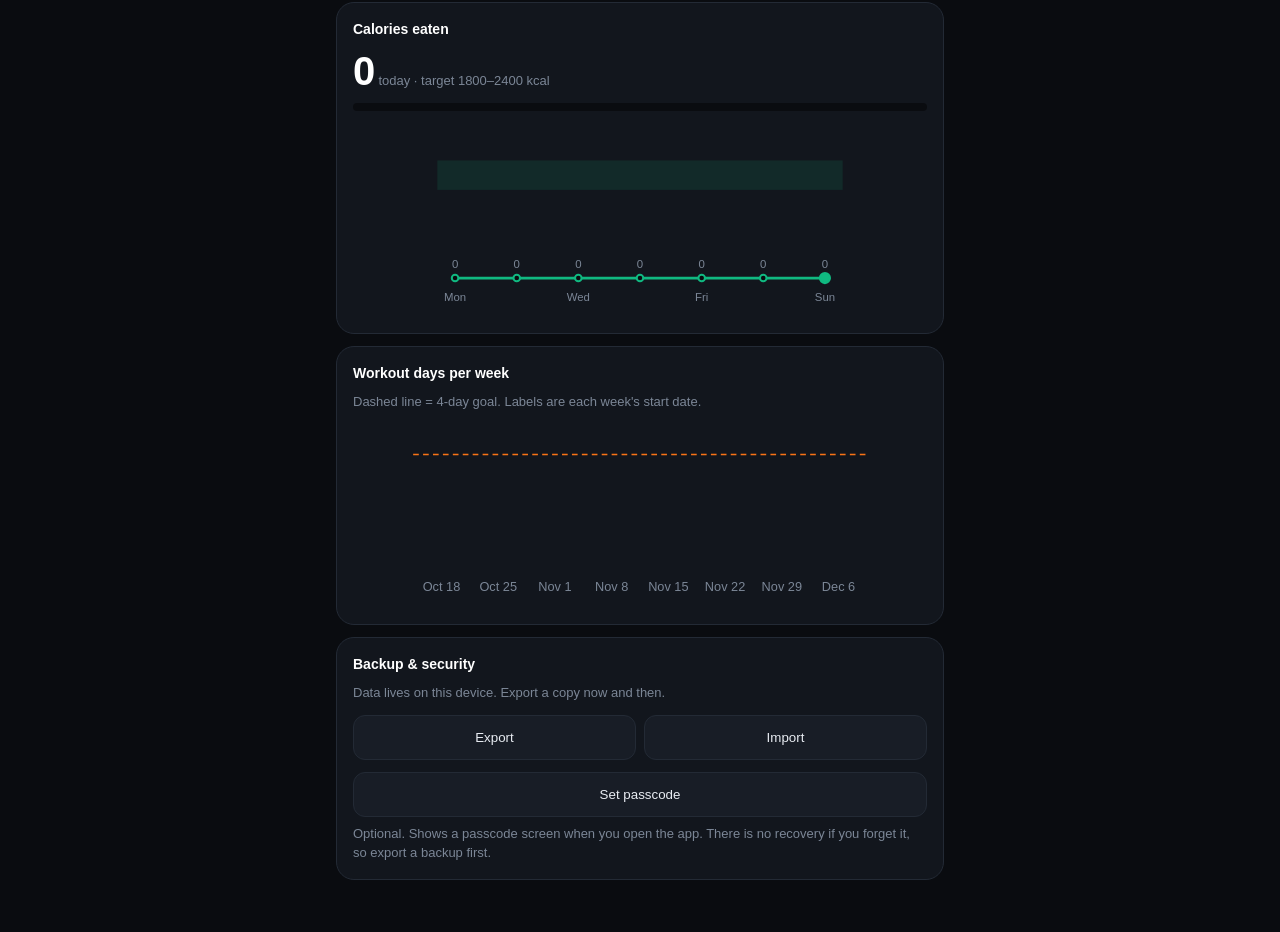
==== commit 4694c07c: "Add files via upload" ====
--- a/index.html
+++ b/index.html
@@ -13,14 +13,15 @@
 :root{--bg:#0a0c10;--card:#12161d;--card2:#181d26;--line:#232a35;--ink:#e8ecf2;--mute:#7b8696;--acc:#10b981;--amb:#f59e0b;--org:#f97316;--bar:#2c3542}
 *{box-sizing:border-box;-webkit-tap-highlight-color:transparent}
 body{margin:0;background:var(--bg);color:var(--ink);font:15px/1.45 -apple-system,BlinkMacSystemFont,"Inter","Segoe UI",sans-serif}
-header{position:fixed;top:0;left:0;right:0;z-index:20;display:flex;justify-content:space-between;align-items:center;padding:calc(env(safe-area-inset-top) + 10px) 18px 10px;background:rgba(10,12,16,.82);backdrop-filter:blur(14px);-webkit-backdrop-filter:blur(14px);border-bottom:1px solid var(--line)}
-.brand{display:flex;align-items:center;gap:9px;font-weight:700;font-size:20px;letter-spacing:-.3px;color:#fff}
+header{position:fixed;top:0;left:0;right:0;z-index:20;display:grid;grid-template-columns:44px 1fr 44px;align-items:center;padding:calc(env(safe-area-inset-top) + 10px) 18px 10px;background:rgba(10,12,16,.82);backdrop-filter:blur(14px);-webkit-backdrop-filter:blur(14px);border-bottom:1px solid var(--line)}
+.brand{display:flex;align-items:center;justify-content:center;gap:9px;font-weight:700;font-size:20px;letter-spacing:-.3px;color:#fff}
 .brand svg{width:28px;height:28px}.brand path{stroke-dasharray:60;animation:ecg 1.6s ease-out}
 @keyframes ecg{from{stroke-dashoffset:60}to{stroke-dashoffset:0}}
 .menu{background:var(--card);border:1px solid var(--line);border-radius:12px;width:44px;height:44px;color:var(--ink);font-size:18px;display:grid;place-items:center;cursor:pointer}
 .scrim{position:fixed;inset:0;background:rgba(0,0,0,.55);z-index:21}
-.drawer{position:fixed;top:0;right:0;left:0;z-index:22;background:var(--card);border-bottom:1px solid var(--line);border-radius:0 0 22px 22px;padding:calc(env(safe-area-inset-top) + 66px) 16px 18px;animation:down .22s ease-out}
-@keyframes down{from{transform:translateY(-30px);opacity:0}to{transform:none;opacity:1}}
+.drawer{position:fixed;top:0;bottom:0;left:0;width:min(78vw,300px);z-index:22;background:var(--card);border-right:1px solid var(--line);border-radius:0 22px 22px 0;padding:calc(env(safe-area-inset-top) + 14px) 14px 18px;animation:side .22s ease-out;box-shadow:12px 0 40px rgba(0,0,0,.5)}
+.dh{display:flex;justify-content:space-between;align-items:center;margin:0 4px 14px}.drawer .dh button{width:auto;padding:8px;font-size:18px;color:var(--mute)}
+@keyframes side{from{transform:translateX(-30px);opacity:0}to{transform:none;opacity:1}}
 .drawer button{display:flex;justify-content:space-between;align-items:center;width:100%;background:none;border:0;color:var(--ink);font:600 18px inherit;font-family:inherit;padding:16px 14px;border-radius:12px;cursor:pointer;text-align:left}
 .drawer .on{background:rgba(16,185,129,.12);color:var(--acc)}
 main{padding:calc(env(safe-area-inset-top) + 78px) 16px calc(40px + env(safe-area-inset-bottom));max-width:640px;margin:0 auto}
@@ -52,13 +53,16 @@
 .legend{display:flex;justify-content:center;gap:16px;margin-top:8px;font-size:13px;color:var(--mute)}.legend i{display:inline-block;width:10px;height:10px;border-radius:3px;margin-right:6px}
 /* sets + wheels */
 .sr{display:flex;align-items:center;gap:6px;margin-bottom:6px}
-.sr>button:first-child{flex:1;display:flex;justify-content:space-between;align-items:center;background:var(--bg);border:1px solid var(--line);border-radius:12px;padding:12px 14px;color:var(--ink);font:inherit;cursor:pointer}
-.sr.on>button:first-child{border-color:var(--acc);background:rgba(16,185,129,.08)}
+.sr .chip{padding:9px 12px}.sr .chip b{display:inline;font-size:17px}
 .wheels{display:flex;gap:14px;justify-content:center;margin-top:12px}.wheels>div{width:130px;text-align:center}
 .box{position:relative;height:200px;margin-top:4px}
 .band{position:absolute;left:0;right:0;top:80px;height:40px;border-radius:10px;background:rgba(255,255,255,.08);pointer-events:none}
 .sc{position:relative;height:200px;overflow-y:scroll;scroll-snap-type:y mandatory;padding:80px 0;scrollbar-width:none;-webkit-overflow-scrolling:touch;-webkit-mask-image:linear-gradient(transparent,#000 32%,#000 68%,transparent);mask-image:linear-gradient(transparent,#000 32%,#000 68%,transparent);user-select:none;-webkit-user-select:none}
 .sc::-webkit-scrollbar{display:none}
+.chips{display:flex;gap:10px;margin:12px 0}.chip{flex:1;background:var(--bg);border:1px solid var(--line);border-radius:14px;padding:12px 14px;text-align:left;color:var(--ink);font:inherit;cursor:pointer}.chip b{display:block;font-size:20px;color:#fff}.chip.on{border-color:var(--acc)}
+.wp{display:flex;flex-direction:column;align-items:center;gap:8px;margin:4px 0 12px}.wp .box,.wp .btn{width:150px}
+.dr{display:flex;align-items:center;gap:10px;width:100%;background:none;border:0;border-radius:10px;padding:9px 8px;color:var(--ink);font:inherit;cursor:pointer}.dr.on{background:rgba(16,185,129,.1)}
+.dn{width:62px;text-align:left}.dn small{display:block;color:var(--mute);font-size:11px}.dbar{flex:1;height:8px;background:var(--bg);border-radius:9px;overflow:hidden}.dbar i{display:block;height:100%}.dr b{width:56px;text-align:right}
 .sc div{height:40px;line-height:40px;scroll-snap-align:center;font-size:22px;color:var(--mute)}.sc .on{color:#fff;font-weight:600}
 @media(prefers-reduced-motion:reduce){.brand path,.drawer{animation:none}}
 </style>
@@ -98,9 +102,10 @@
 }
 
 /* ---------- storage + helpers ---------- */
-const DEF={weight:95,height:169,logs:[],meals:[],health:{},custom:{}};
+const DEF={weight:95,height:169,logs:[],meals:[],health:{},custom:{},wlog:{}};
 let S; try{S={...DEF,...JSON.parse(localStorage.getItem(KEY))}}catch{S={...DEF}}
 const save=()=>{try{localStorage.setItem(KEY,JSON.stringify(S))}catch{alert('Storage is full or blocked – export a backup.')}};
+let _st;const saveSoon=()=>{clearTimeout(_st);_st=setTimeout(save,300)};
 const $=s=>document.querySelector(s);
 const esc=s=>String(s).replace(/[&<>"]/g,c=>({'&':'&amp;','<':'&lt;','>':'&gt;','"':'&quot;'}[c]));
 const iso=d=>new Date(d.getTime()-d.getTimezoneOffset()*6e4).toISOString().slice(0,10);
@@ -111,19 +116,23 @@
 const kcalOn=d=>S.meals.filter(m=>m.date===d).reduce((a,m)=>a+m.kcal,0);
 const bmi=()=>S.weight/Math.pow(S.height/100,2);
 const bmiCat=b=>b<18.5?'Underweight':b<25?'Healthy':b<30?'Overweight':'Obese';
+const bmiCol=b=>b<18.5?'#60a5fa':b<25?'#10b981':b<30?'#f59e0b':'#ef4444';
+const BZ=[[0,18.5,'#60a5fa'],[18.5,25,'#10b981'],[25,30,'#f59e0b'],[30,100,'#ef4444']];
+function paintBmi(){const b=bmi(),c=bmiCol(b),n=$('#bmi'),p=$('#bmic');n.textContent=b.toFixed(1);n.style.color=c;p.textContent=bmiCat(b);p.style.color=c;p.style.background=c+'26'}
 const sets2=a=>a.map(s=>`${s.reps}×${s.weight}kg`).join(' · ');
 const prev=ex=>S.logs.filter(l=>l.ex===ex&&l.date<today()).sort((a,b)=>b.date.localeCompare(a.date)||b.id-a.id)[0]||null;
 const Ref=p=>p?`Last session (${fmt(p.date)}): ${sets2(p.sets)}${p.note?'<br>Note: '+esc(p.note):''}`:'No earlier session for this exercise yet.';
+S.wlog=S.wlog||{};if(!S.wlog[today()])S.wlog[today()]={w:S.weight,h:S.height};
 
 /* ---------- state ---------- */
-let tab='dash', muscle=null, ex=null, draft=null, menu=false;
-function newDraft(){const p=prev(ex);draft={active:0,note:'',sets:p?p.sets.map(s=>({...s})):[0,1,2].map(()=>({weight:20,reps:10}))}}
-const WV={weight:[...Array(501)].map((_,i)=>i/2),reps:[...Array(50)].map((_,i)=>i+1)};
+let tab='dash', muscle=null, ex=null, draft=null, menu=false, mealDay=null, edit=null, mealKcal=0, mealName='', medit=false, locked=!!S.lock;
+function newDraft(){const p=prev(ex);draft={open:null,note:'',sets:p?p.sets.map(s=>({...s})):[0,1,2].map(()=>({weight:20,reps:10}))}}
+const WV={weight:[...Array(501)].map((_,i)=>i/2),reps:[...Array(50)].map((_,i)=>i+1),bw:[...Array(1601)].map((_,i)=>(400+i)/10),bh:[...Array(101)].map((_,i)=>120+i),st:[...Array(61)].map((_,i)=>i*500),bn:[...Array(81)].map((_,i)=>i*50),mk:[...Array(201)].map((_,i)=>i*10)};
 
 /* ---------- components ---------- */
 const HB='<svg viewBox="0 0 24 24" fill="none" stroke="#10b981" stroke-width="2.2" stroke-linecap="round" stroke-linejoin="round"><path d="M2 12h4l2-6 4 13 3-9 2 2h5"/></svg>';
-const Head=()=>`<header><div class="brand">${HB}<span>FitnessPro</span></div><button class="menu" data-a="menu" aria-label="Menu" aria-expanded="${menu}">${menu?'✕':'<svg width="20" height="14" viewBox="0 0 20 14" stroke="#e8ecf2" stroke-width="2" stroke-linecap="round"><path d="M1 1h18M1 7h18M1 13h18"/></svg>'}</button></header>
-${menu?`<div class="scrim" data-a="menu"></div><nav class="drawer">${[['dash','Dashboard'],['work','Workout'],['meal','Meal']].map(([k,n])=>`<button class="${tab===k?'on':''}" data-a="tab" data-t="${k}">${n}<span>›</span></button>`).join('')}</nav>`:''}`;
+const Head=()=>`<header><button class="menu" data-a="menu" aria-label="Menu" aria-expanded="${menu}"><svg width="20" height="14" viewBox="0 0 20 14" stroke="#e8ecf2" stroke-width="2" stroke-linecap="round"><path d="M1 1h18M1 7h18M1 13h18"/></svg></button><div class="brand">${HB}<span>FitnessPro</span></div><span></span></header>
+${menu?`<div class="scrim" data-a="menu"></div><nav class="drawer"><div class="dh"><span class="sm">Menu</span><button data-a="menu" aria-label="Close menu">✕</button></div>${[['dash','Dashboard'],['work','Workout'],['meal','Meal']].map(([k,n])=>`<button class="${tab===k?'on':''}" data-a="tab" data-t="${k}">${n}<span>›</span></button>`).join('')}</nav>`:''}`;
 function Bars(v,l,o={}){
   const f=o.f||(x=>x), m=Math.max(...v,o.band?o.band[1]:0,o.min||1), n=v.length, y=x=>110-x/m*100;
   const band=o.band?`<rect x="0" width="${n*40}" y="${y(o.band[1])}" height="${y(o.band[0])-y(o.band[1])}" fill="rgba(16,185,129,.12)"/>`:'';
@@ -134,30 +143,53 @@
 const Log=l=>`<div class="li"><div><b>${esc(l.ex)}</b><div class="sm">${fmt(l.date)} · ${sets2(l.sets)}</div></div><button class="x" data-a="dellog" data-id="${l.id}" aria-label="Delete">✕</button></div>`;
 
 /* ---------- views ---------- */
+const dn=d=>ld(d).toLocaleDateString(undefined,{weekday:'short'}), kf=x=>x>=1000?(x/1000).toFixed(1).replace('.0','')+'k':Math.round(x);
+function Line(pts,o={}){
+  const W=320,H=150,pl=14,pr=14,pt=20,pb=26,n=pts.length,vs=pts.map(p=>p.v);
+  let lo=Math.min(...vs,...(o.lo!=null?[o.lo]:[]),...(o.band?[o.band[0]]:[])), hi=Math.max(...vs,...(o.band?[o.band[1]]:[]));
+  if(hi-lo<1){hi+=.5;if(o.lo==null)lo-=.5}if(o.minspan&&hi-lo<o.minspan){const m=(hi+lo)/2;lo=m-o.minspan/2;hi=m+o.minspan/2}const pad=(hi-lo)*.12;if(o.lo==null)lo-=pad;hi+=pad;
+  const C=o.col||'var(--acc)', f=o.f||kf, x=i=>pl+(n===1?(W-pl-pr)/2:i*(W-pl-pr)/(n-1)), y=v=>pt+(hi-v)/(hi-lo)*(H-pt-pb);
+  const zones=(o.zones||[]).map(([a,z,c])=>{const t=Math.max(a,lo),u=Math.min(z,hi);return t<u?`<rect x="0" width="${W}" y="${y(u).toFixed(1)}" height="${(y(t)-y(u)).toFixed(1)}" fill="${c}" opacity=".13"/>`:''}).join('');
+  const band=o.band?`<rect x="0" width="${W}" y="${y(o.band[1])}" height="${y(o.band[0])-y(o.band[1])}" fill="rgba(16,185,129,.12)"/>`:'';
+  const d=pts.map((q,i)=>`${i?'L':'M'}${x(i).toFixed(1)} ${y(q.v).toFixed(1)}`).join(' ');
+  const area=n>1?`<path d="${d} L${x(n-1).toFixed(1)} ${H-pb} L${x(0).toFixed(1)} ${H-pb} Z" fill="${C}" opacity=".1"/>`:'';
+  const dots=pts.map((q,i)=>`<circle cx="${x(i).toFixed(1)}" cy="${y(q.v).toFixed(1)}" r="${i===n-1?4:2.6}" fill="${i===n-1?C:'var(--bg)'}" stroke="${C}" stroke-width="1.6"/>${n<=8||i===0||i===n-1?`<text x="${x(i).toFixed(1)}" y="${(y(q.v)-8).toFixed(1)}" text-anchor="middle">${f(q.v)}</text>`:''}`).join('');
+  const step=Math.ceil(n/6), xl=pts.map((q,i)=>i%step===0||i===n-1?`<text x="${x(i).toFixed(1)}" y="${H-8}" text-anchor="middle">${q.l}</text>`:'').join('');
+  return `<svg class="chart" viewBox="0 0 ${W} ${H}" role="img">${zones}${band}${area}<path d="${d}" fill="none" stroke="${C}" stroke-width="2.2" stroke-linejoin="round" stroke-linecap="round"/>${dots}${xl}</svg>`;
+}
+const d7=()=>[...Array(7)].map((_,i)=>addDays(today(),i-6));
+const chBmi=()=>{const e=Object.entries(S.wlog).sort((a,b)=>a[0].localeCompare(b[0])).slice(-12),pts=e.map(([d,x])=>({l:fmt(d),v:x.w/Math.pow(x.h/100,2)}));
+  return Line(pts,{f:v=>v.toFixed(1),zones:BZ,minspan:4,col:bmiCol(pts[pts.length-1].v)})+`<div class="legend" style="flex-wrap:wrap;gap:4px 12px">${[['Under','#60a5fa'],['Healthy','#10b981'],['Over','#f59e0b'],['Obese','#ef4444']].map(([n,c])=>`<span><i style="background:${c}"></i>${n}</span>`).join('')}</div>${pts.length<2?'<p class="sm" style="margin:8px 0 0;text-align:center">The line grows as your weight is logged on more days.</p>':''}`};
+const chSt=()=>Line(d7().map(d=>({l:dn(d),v:(S.health[d]||{}).steps||0})),{lo:0});
+const chBn=()=>Line(d7().map(d=>({l:dn(d),v:(S.health[d]||{}).burn||0})),{lo:0});
+const chEat=()=>Line(d7().map(d=>({l:dn(d),v:kcalOn(d)})),{lo:0,band:[LO,HI]});
+const Wh=(id,label)=>`<div><span class="sm">${label}</span><div class="box"><div class="band"></div><div class="sc" id="w-${id}"></div></div></div>`;
+const Wp=(k,label)=>`<div class="wp"><span class="sm">${label}</span><div class="box"><div class="band"></div><div class="sc" id="w-${k}"></div></div><button class="btn" data-a="done">Done</button></div>`;
+const Chip=(k,label,val,id)=>`<button class="chip ${edit===k?'on':''}" data-a="edit" data-k="${k}"><span class="sm">${label}</span><b id="${id}">${val}</b></button>`;
 function Dash(){
-  const t=today(), b=bmi(), kc=kcalOn(t), h=S.health[t]||{}, ws=wkStart(t);
-  const dset=new Set(S.logs.map(l=>l.date)), in7=[...Array(7)].map((_,i)=>addDays(t,i-6));
+  const t=today(), b=bmi(), kc=kcalOn(t), ws=wkStart(t), h=S.health[t]||{}, dset=new Set(S.logs.map(l=>l.date));
   const weeks=[...Array(8)].map((_,i)=>addDays(ws,(i-7)*7));
   const cnt=weeks.map(w=>[...Array(7)].filter((_,d)=>dset.has(addDays(w,d))).length);
-  const dn=d=>ld(d).toLocaleDateString(undefined,{weekday:'short'});
-  const col=kc>=LO&&kc<=HI?'var(--acc)':kc>0?'var(--org)':'var(--bar)', k=x=>x>=1000?(x/1000).toFixed(1)+'k':x;
+  const col=kc>=LO&&kc<=HI?'var(--acc)':kc>0?'var(--org)':'var(--bar)';
   return `<h2>Dashboard</h2><p class="sub">Your week at a glance.</p>
-  <div class="card"><h3>Body</h3>
-   <label>Weight (kg)<input type="number" inputmode="decimal" step="0.1" data-f="bw" value="${S.weight}"></label>
-   <label>Height (cm)<input type="number" inputmode="numeric" data-f="bh" value="${S.height}"></label>
-   <p style="margin:14px 0 0"><span class="big" id="bmi">${b.toFixed(1)}</span><span class="pill" id="bmic">${bmiCat(b)}</span></p><p class="sm" style="margin:2px 0 0">BMI updates as you edit.</p></div>
+  <div class="card"><h3>BMI</h3><p class="sm" style="margin:0">Tap weight or height to change it.</p>
+   <div class="chips">${Chip('bw','Weight',Number(S.weight).toFixed(1)+' kg','v-bw')}${Chip('bh','Height',S.height+' cm','v-bh')}</div>
+   ${edit==='bw'?Wp('bw','Weight (kg)'):edit==='bh'?Wp('bh','Height (cm)'):''}
+   <p style="margin:6px 0 0"><span class="big" id="bmi" style="color:${bmiCol(b)}">${b.toFixed(1)}</span><span class="pill" id="bmic" style="color:${bmiCol(b)};background:${bmiCol(b)}26">${bmiCat(b)}</span></p>
+   <h3 style="margin-top:16px">BMI over time</h3><div id="ch-bmi">${chBmi()}</div></div>
   <div class="card"><h3>This week (Sun–Thu)</h3><div class="days">${['Sun','Mon','Tue','Wed','Thu'].map((n,i)=>`<div class="${dset.has(addDays(ws,i))?'d':''}">${n}</div>`).join('')}</div>
    <div class="prog"><i style="width:${Math.min(100,cnt[7]/GOAL*100)}%;background:var(--acc)"></i></div><p class="sm" style="margin:0">${cnt[7]} of ${GOAL} days logged</p></div>
-  <div class="card"><h3>Calories eaten today</h3><span class="big">${kc}</span> <span class="sm">target ${LO}–${HI} kcal</span>
-   <div class="prog"><i style="width:${Math.min(100,kc/HI*100)}%;background:${col}"></i></div>
-   <p class="sm" style="margin:0">${kc===0?'Nothing logged yet.':kc<LO?'Below target range.':kc<=HI?'Within target range.':'Above target range.'}</p></div>
-  <div class="card"><h3>Today's activity</h3><p class="sm" style="margin:0 0 4px">Enter manually until Apple Health sync is added.</p>
-   <label>Steps<input type="number" inputmode="numeric" data-f="steps" value="${h.steps||''}" placeholder="0"></label>
-   <label>Calories burned (kcal)<input type="number" inputmode="numeric" data-f="burn" value="${h.burn||''}" placeholder="0"></label></div>
+  <div class="card"><h3>Today's activity</h3><p class="sm" style="margin:0">Tap a value to change it.</p>
+   <div class="chips">${Chip('st','Steps',(h.steps||0).toLocaleString(),'v-st')}${Chip('bn','Calories burned',(h.burn||0)+' kcal','v-bn')}</div>
+   ${edit==='st'?Wp('st','Steps'):edit==='bn'?Wp('bn','Calories burned (kcal)'):''}</div>
+  <div class="card"><h3>Steps, last 7 days</h3><div id="ch-st">${chSt()}</div></div>
+  <div class="card"><h3>Calories burned, last 7 days</h3><div id="ch-bn">${chBn()}</div></div>
+  <div class="card"><h3>Calories eaten</h3><span class="big">${kc}</span> <span class="sm">today · target ${LO}–${HI} kcal</span>
+   <div class="prog"><i style="width:${Math.min(100,kc/HI*100)}%;background:${col}"></i></div>${chEat()}</div>
   <div class="card"><h3>Workout days per week</h3><p class="sm" style="margin:0">Dashed line = ${GOAL}-day goal. Labels are each week's start date.</p>${Bars(cnt,weeks.map(fmt),{goal:GOAL,min:5})}</div>
-  <div class="card"><h3>Calories eaten, last 7 days</h3>${Bars(in7.map(kcalOn),in7.map(dn),{band:[LO,HI],f:k})}</div>
-  <div class="card"><h3>Steps, last 7 days</h3>${Bars(in7.map(d=>(S.health[d]||{}).steps||0),in7.map(dn),{f:k,min:10000})}</div>
-  <div class="card"><h3>Backup</h3><p class="sm" style="margin:0">Data lives on this device. Export a copy now and then.</p><div class="row"><button class="btn alt" data-a="export">Export</button><button class="btn alt" data-a="import">Import</button></div></div>`;
+  <div class="card"><h3>Backup & security</h3><p class="sm" style="margin:0">Data lives on this device. Export a copy now and then.</p><div class="row"><button class="btn alt" data-a="export">Export</button><button class="btn alt" data-a="import">Import</button></div>
+   <div class="row"><button class="btn alt" data-a="${S.lock?'rmpin':'setpin'}">${S.lock?'Remove passcode':'Set passcode'}</button></div>
+   <p class="sm" style="margin:8px 0 0">${S.lock?'Passcode lock is on. It is a privacy lock for this device, not encryption.':'Optional. Shows a passcode screen when you open the app. There is no recovery if you forget it, so export a backup first.'}</p></div>`;
 }
 function Work(){
   const t=today();
@@ -169,55 +201,76 @@
   return `<button class="link" data-a="back">‹ ${muscle}</button><h2>${esc(ex)}</h2>
   <div class="card">${Body(I.p,I.s)}<p class="sm" style="text-align:center;margin:10px 0 0"><b style="color:var(--acc)">${nm(I.p)}</b>${I.s.length?' · '+nm(I.s):''}</p></div>
   <div class="card"><h3>Log sets</h3><div class="ref">${Ref(p)}</div>
-   ${draft.sets.map((s,i)=>`<div class="sr ${i===draft.active?'on':''}"><button data-a="act" data-i="${i}"><span>Set ${i+1}</span><span><b id="c-${i}-weight">${s.weight}</b> kg × <b id="c-${i}-reps">${s.reps}</b></span></button><button class="x" data-a="delset" data-i="${i}" aria-label="Remove set ${i+1}">✕</button></div>`).join('')}
-   <p class="sm" style="margin:12px 0 0;text-align:center">Swipe the wheels to set Set ${draft.active+1}</p>
-   <div class="wheels"><div><span class="sm">Weight (kg)</span><div class="box"><div class="band"></div><div class="sc" id="w-weight"></div></div></div><div><span class="sm">Reps</span><div class="box"><div class="band"></div><div class="sc" id="w-reps"></div></div></div></div>
+   ${draft.sets.map((s,i)=>`<div class="sr"><span class="sm" style="width:42px">Set ${i+1}</span>${['weight','reps'].map(k=>`<button class="chip ${draft.open&&draft.open.i===i&&draft.open.k===k?'on':''}" data-a="se" data-i="${i}" data-k="${k}"><b id="c-${i}-${k}">${s[k]}</b> ${k==='weight'?'kg':'reps'}</button>`).join('')}<button class="x" data-a="delset" data-i="${i}" aria-label="Remove set ${i+1}">✕</button></div>`).join('')}
+   <p class="sm" style="margin:8px 0 0">Tap a weight or reps value to change it.</p>
+   ${draft.open?Wp('ex',`Set ${draft.open.i+1} · ${draft.open.k==='weight'?'Weight (kg)':'Reps'}`):''}
    <textarea id="note" rows="2" data-f="note" style="margin-top:14px" placeholder="Notes (form cues, how it felt)">${esc(draft.note)}</textarea>
    <div class="row">${p?'<button class="btn alt" data-a="copy">Copy last</button>':''}<button class="btn alt" data-a="addset">Add set</button><button class="btn" data-a="save">Save</button></div></div>
   <div class="card"><h3>Logged today</h3>${done.length?done.map(Log).join(''):'<p class="sm" style="margin:0">Nothing saved for this exercise today.</p>'}</div>`;
 }
 function Meal(){
-  const t=today(), list=S.meals.filter(m=>m.date===t);
-  return `<h2>Meal</h2><p class="sub">Log what you eat today.</p><div class="card"><h3>Add food</h3><div class="row" style="margin:0"><input id="mn" placeholder="Food" aria-label="Food"><input id="mk" type="number" inputmode="numeric" min="0" placeholder="kcal" style="max-width:100px" aria-label="Calories"><button class="btn" style="flex:0 0 auto" data-a="addmeal">Add</button></div></div>
-  <div class="card"><h3>Today · ${kcalOn(t)} kcal</h3>${list.length?list.map(m=>`<div class="li"><span>${esc(m.name)} <span class="sm">${m.kcal} kcal</span></span><button class="x" data-a="delmeal" data-id="${m.id}" aria-label="Delete">✕</button></div>`).join(''):'<p class="sm" style="margin:0">No meals logged today.</p>'}</div>`;
-}
+  const t=today(), days=[...Array(7)].map((_,i)=>addDays(wkStart(t),i)), sel=mealDay||t, list=S.meals.filter(m=>m.date===sel);
+  const tot=days.reduce((a,d)=>a+kcalOn(d),0), n=days.filter(d=>kcalOn(d)>0).length, lab=sel===t?'Today':dn(sel)+' '+fmt(sel);
+  return `<h2>Meal</h2><p class="sub">Calories eaten each day this week. Tap a day to log or review it.</p>
+  <div class="card"><h3>This week</h3>${days.map(d=>{const k=kcalOn(d),c=k>=LO&&k<=HI?'var(--acc)':'var(--org)';return `<button class="dr ${d===sel?'on':''}" data-a="mday" data-d="${d}"><span class="dn">${dn(d)}<small>${fmt(d)}${d===t?' · today':''}</small></span><span class="dbar"><i style="width:${Math.min(100,k/HI*100)}%;background:${c}"></i></span><b>${k||'–'}</b></button>`}).join('')}
+   <p class="sm" style="margin:10px 0 0">Week total ${tot} kcal · average ${n?Math.round(tot/n):0} per logged day · target ${LO}–${HI}</p></div>
+  <div class="card"><h3>Add food · ${lab}</h3><input id="mn" placeholder="Food (e.g. Chicken and rice)" aria-label="Food" value="${esc(mealName)}">
+   <div class="chips" style="align-items:stretch"><button class="chip ${medit?'on':''}" data-a="mk"><span class="sm">Calories</span><b id="v-mk">${mealKcal} kcal</b></button><button class="btn" style="flex:1" data-a="addmeal">Add</button></div>
+   ${medit?Wp('mk','Calories (kcal)'):''}<p class="sm" style="margin:0">Tap calories to change them.</p></div>
+  <div class="card"><h3>${lab} · ${kcalOn(sel)} kcal</h3>${list.length?list.map(m=>`<div class="li"><span>${esc(m.name)} <span class="sm">${m.kcal} kcal</span></span><button class="x" data-a="delmeal" data-id="${m.id}" aria-label="Delete">✕</button></div>`).join(''):'<p class="sm" style="margin:0">No meals logged for this day.</p>'}</div>`;
+}
+const LockScr=()=>`<main style="display:grid;place-items:center;min-height:100vh;padding-top:40px"><div class="card" style="width:100%;max-width:340px;text-align:center"><div class="brand" style="margin-bottom:14px">${HB}<span>FitnessPro</span></div><p class="sm" style="margin:0 0 12px">Enter your passcode</p><input id="pin" type="password" inputmode="numeric" autocomplete="off" maxlength="8" style="text-align:center;font-size:22px;letter-spacing:6px" aria-label="Passcode"><p id="perr" class="sm" style="color:#ef4444;min-height:20px;margin:8px 0"></p><button class="btn" style="width:100%" data-a="unlock">Unlock</button></div></main>`;
 function render(){
+  if(locked){$('#app').innerHTML=LockScr();return}
   $('#app').innerHTML=Head()+`<main>${tab==='dash'?Dash():tab==='work'?Work():Meal()}</main>`;
   if(tab==='work'&&ex)initWheels();
+  if(tab==='dash')initDash();
+  if(tab==='meal'&&medit)wheel('mk',WV.mk,mealKcal,v=>{mealKcal=v;$('#v-mk').textContent=v+' kcal'});
 }
 
 /* ---------- iOS-style wheels ---------- */
 function mark(el,i){if(el._i!=null&&el.children[el._i])el.children[el._i].classList.remove('on');el.children[i].classList.add('on');el._i=i}
-function initWheels(){
-  ['weight','reps'].forEach(k=>{
-    const el=$('#w-'+k), vals=WV[k]; el.innerHTML=vals.map(v=>`<div>${v}</div>`).join('');
-    const i=Math.max(0,vals.indexOf(+draft.sets[draft.active][k])); el.scrollTop=i*40; mark(el,i);
-    el.onscroll=()=>{const j=Math.min(vals.length-1,Math.max(0,Math.round(el.scrollTop/40)));if(j===el._i)return;mark(el,j);draft.sets[draft.active][k]=vals[j];const c=$(`#c-${draft.active}-${k}`);if(c)c.textContent=vals[j]};
-  });
+function wheel(id,vals,cur,cb,fv=v=>v){
+  const el=$('#w-'+id); if(!el)return;
+  el.innerHTML=vals.map(v=>`<div>${fv(v)}</div>`).join('');
+  let i=0,bd=1e9; vals.forEach((v,k)=>{const d=Math.abs(v-cur);if(d<bd){bd=d;i=k}});
+  el.scrollTop=i*40; mark(el,i);
+  el.onscroll=()=>{const j=Math.min(vals.length-1,Math.max(0,Math.round(el.scrollTop/40)));if(j===el._i)return;mark(el,j);cb(vals[j])};
+}
+function initWheels(){const o=draft.open;if(o)wheel('ex',WV[o.k],draft.sets[o.i][o.k],v=>{draft.sets[o.i][o.k]=v;const c=$(`#c-${o.i}-${o.k}`);if(c)c.textContent=v})}
+function initDash(){
+  const t=today(), h=S.health[t]||{};
+  const body=()=>{S.wlog[t]={w:S.weight,h:S.height};paintBmi();$('#ch-bmi').innerHTML=chBmi();saveSoon()};
+  if(edit==='bw')wheel('bw',WV.bw,S.weight,v=>{S.weight=v;$('#v-bw').textContent=v.toFixed(1)+' kg';body()},v=>v.toFixed(1));
+  if(edit==='bh')wheel('bh',WV.bh,S.height,v=>{S.height=v;$('#v-bh').textContent=v+' cm';body()});
+  if(edit==='st')wheel('st',WV.st,h.steps||0,v=>{S.health[t]={...S.health[t],steps:v};$('#v-st').textContent=v.toLocaleString();$('#ch-st').innerHTML=chSt();saveSoon()},v=>v.toLocaleString());
+  if(edit==='bn')wheel('bn',WV.bn,h.burn||0,v=>{S.health[t]={...S.health[t],burn:v};$('#v-bn').textContent=v+' kcal';$('#ch-bn').innerHTML=chBn();saveSoon()});
 }
 
 /* ---------- events ---------- */
-document.addEventListener('input',e=>{
-  const t=e.target,f=t.dataset.f; if(!f)return;
-  if(f==='note')draft.note=t.value;
-  else if(f==='steps'||f==='burn'){const d=today();S.health[d]={...S.health[d],[f]:+t.value||0};save()}
-  else{const v=parseFloat(t.value);if(!(v>0))return;if(f==='bw')S.weight=v;else S.height=v;save();$('#bmi').textContent=bmi().toFixed(1);$('#bmic').textContent=bmiCat(bmi())}
-});
+document.addEventListener('input',e=>{const t=e.target;if(t.dataset.f==='note')draft.note=t.value;else if(t.id==='mn')mealName=t.value});
 document.addEventListener('click',e=>{
   const b=e.target.closest('[data-a]'); if(!b)return; const d=b.dataset,a=d.a;
   if(a==='menu')menu=!menu;
-  else if(a==='tab'){tab=d.t;muscle=ex=null;menu=false;scrollTo(0,0)}
+  else if(a==='edit')edit=edit===d.k?null:d.k;
+  else if(a==='done'){edit=null;medit=false;if(draft)draft.open=null}
+  else if(a==='mk')medit=!medit;
+  else if(a==='mday')mealDay=d.d;
+  else if(a==='unlock'){unlock();return}
+  else if(a==='setpin'){setPin();return}
+  else if(a==='rmpin'){if(confirm('Remove the passcode lock?')){delete S.lock;save();render()}return}
+  else if(a==='tab'){edit=null;medit=false;tab=d.t;muscle=ex=null;menu=false;scrollTo(0,0)}
   else if(a==='muscle')muscle=d.m;
   else if(a==='back'){if(ex)ex=null;else muscle=null}
   else if(a==='ex'){ex=d.e;newDraft();scrollTo(0,0)}
   else if(a==='addex'){const n=$('#newex').value.trim();if(!n)return;(S.custom[muscle]=S.custom[muscle]||[]).push(n);save()}
-  else if(a==='act')draft.active=+d.i;
-  else if(a==='copy'){draft=Object.assign(draft,{active:0,sets:prev(ex).sets.map(s=>({...s}))})}
-  else if(a==='addset'){const l=draft.sets[draft.sets.length-1];draft.sets.push({...l});draft.active=draft.sets.length-1}
-  else if(a==='delset'){if(draft.sets.length>1){draft.sets.splice(+d.i,1);draft.active=Math.min(draft.active,draft.sets.length-1)}}
+  else if(a==='se')draft.open=(draft.open&&draft.open.i===+d.i&&draft.open.k===d.k)?null:{i:+d.i,k:d.k};
+  else if(a==='copy'){draft=Object.assign(draft,{open:null,sets:prev(ex).sets.map(s=>({...s}))})}
+  else if(a==='addset'){const l=draft.sets[draft.sets.length-1];draft.sets.push({...l});draft.open=null}
+  else if(a==='delset'){if(draft.sets.length>1){draft.sets.splice(+d.i,1);draft.open=null}}
   else if(a==='save'){S.logs.push({id:Date.now(),date:today(),muscle,ex,sets:draft.sets.map(s=>({reps:+s.reps,weight:+s.weight})),note:draft.note.trim()});save();newDraft()}
   else if(a==='dellog'){S.logs=S.logs.filter(l=>l.id!==+d.id);save()}
-  else if(a==='addmeal'){const n=$('#mn').value.trim(),k=$('#mk').value;if(!n||k===''){alert('Enter a food name and calories.');return}S.meals.push({id:Date.now(),date:today(),name:n,kcal:+k});save()}
+  else if(a==='addmeal'){const n=$('#mn').value.trim();if(!n||!mealKcal){alert('Enter a food name and set the calories.');return}S.meals.push({id:Date.now(),date:mealDay||today(),name:n,kcal:+mealKcal});mealName='';medit=false;save()}
   else if(a==='delmeal'){S.meals=S.meals.filter(m=>m.id!==+d.id);save()}
   else if(a==='export'){const l=document.createElement('a');l.href=URL.createObjectURL(new Blob([JSON.stringify(S)],{type:'application/json'}));l.download='fitnesspro-backup-'+today()+'.json';l.click();return}
   else if(a==='import'){$('#imp').click();return}
@@ -229,8 +282,21 @@
   e.target.value='';
 });
 
+/* ---------- passcode (privacy lock) ---------- */
+async function hashPin(pin,salt){const e=new TextEncoder(),k=await crypto.subtle.importKey('raw',e.encode(pin),'PBKDF2',false,['deriveBits']);const b=await crypto.subtle.deriveBits({name:'PBKDF2',salt:e.encode(salt),iterations:150000,hash:'SHA-256'},k,256);return [...new Uint8Array(b)].map(x=>x.toString(16).padStart(2,'0')).join('')}
+async function setPin(){
+  if(!(window.crypto&&crypto.subtle)){alert('The passcode needs a secure (https) connection.');return}
+  const a=prompt('Choose a passcode of 4 to 8 digits. There is no recovery, so export a backup first.');if(a===null)return;
+  if(!/^\d{4,8}$/.test(a)){alert('Use 4 to 8 digits.');return}
+  if(prompt('Enter it again to confirm')!==a){alert('The two entries did not match.');return}
+  const salt=[...crypto.getRandomValues(new Uint8Array(8))].join('-');S.lock={salt,hash:await hashPin(a,salt)};save();render();
+}
+async function unlock(){const v=$('#pin').value;if(await hashPin(v,S.lock.salt)===S.lock.hash){locked=false;render()}else{$('#perr').textContent='Wrong passcode.';$('#pin').value=''}}
+document.addEventListener('keydown',e=>{if(e.key==='Enter'&&e.target.id==='pin')unlock()});
+let hidAt=0;document.addEventListener('visibilitychange',()=>{if(document.hidden)hidAt=Date.now();else if(S.lock&&Date.now()-hidAt>60000){locked=true;render()}});
+
 /* ---------- install helpers ---------- */
-(()=>{const c=document.createElement('canvas');c.width=c.height=180;const x=c.getContext('2d');x.fillStyle='#0a0c10';x.fillRect(0,0,180,180);x.strokeStyle='#10b981';x.lineWidth=11;x.lineCap=x.lineJoin='round';x.beginPath();x.moveTo(20,92);x.lineTo(60,92);x.lineTo(76,45);x.lineTo(106,138);x.lineTo(126,70);x.lineTo(140,84);x.lineTo(160,84);x.stroke();const l=document.createElement('link');l.rel='apple-touch-icon';l.href=c.toDataURL();document.head.appendChild(l)})();
+try{(()=>{const c=document.createElement('canvas');c.width=c.height=180;const x=c.getContext('2d');x.fillStyle='#0a0c10';x.fillRect(0,0,180,180);x.strokeStyle='#10b981';x.lineWidth=11;x.lineCap=x.lineJoin='round';x.beginPath();x.moveTo(20,92);x.lineTo(60,92);x.lineTo(76,45);x.lineTo(106,138);x.lineTo(126,70);x.lineTo(140,84);x.lineTo(160,84);x.stroke();const l=document.createElement('link');l.rel='apple-touch-icon';l.href=c.toDataURL();document.head.appendChild(l)})()}catch{}
 if('serviceWorker' in navigator)navigator.serviceWorker.register('sw.js').catch(()=>{});
 render();
 </script>
